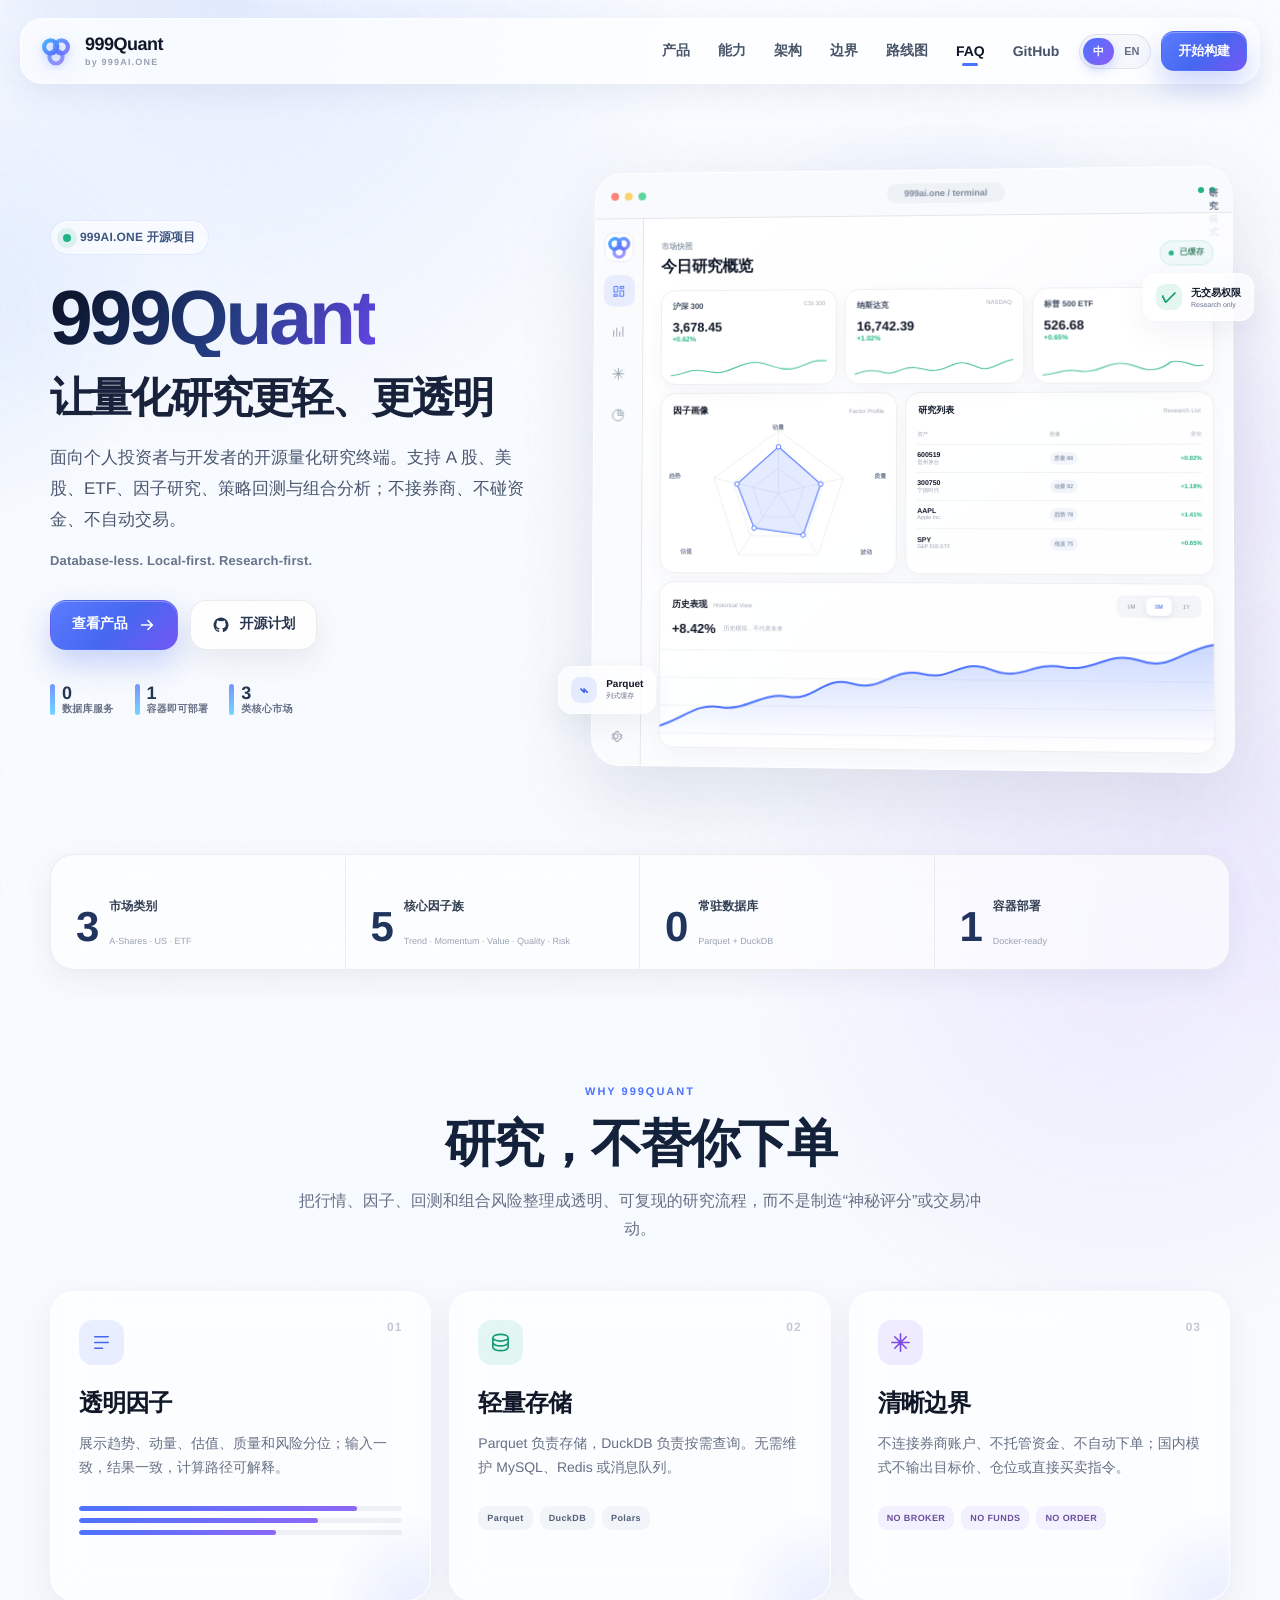
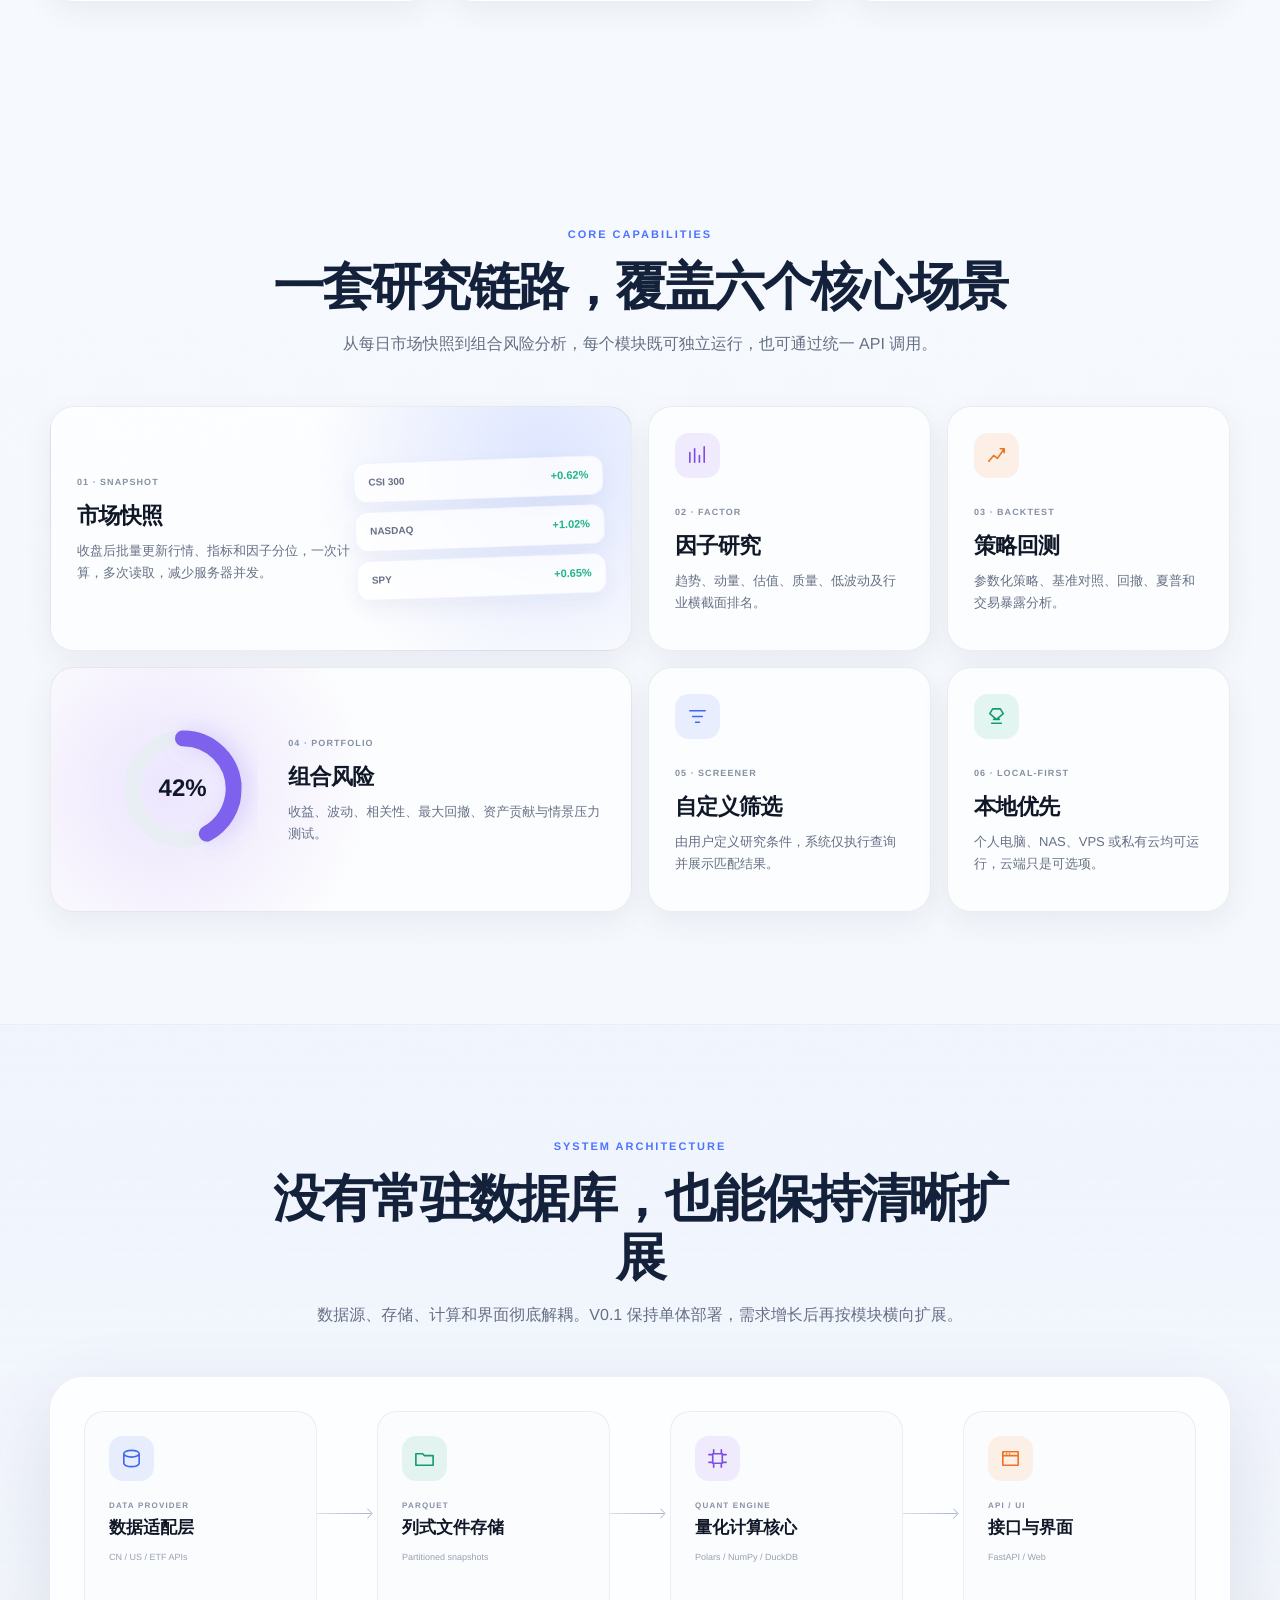
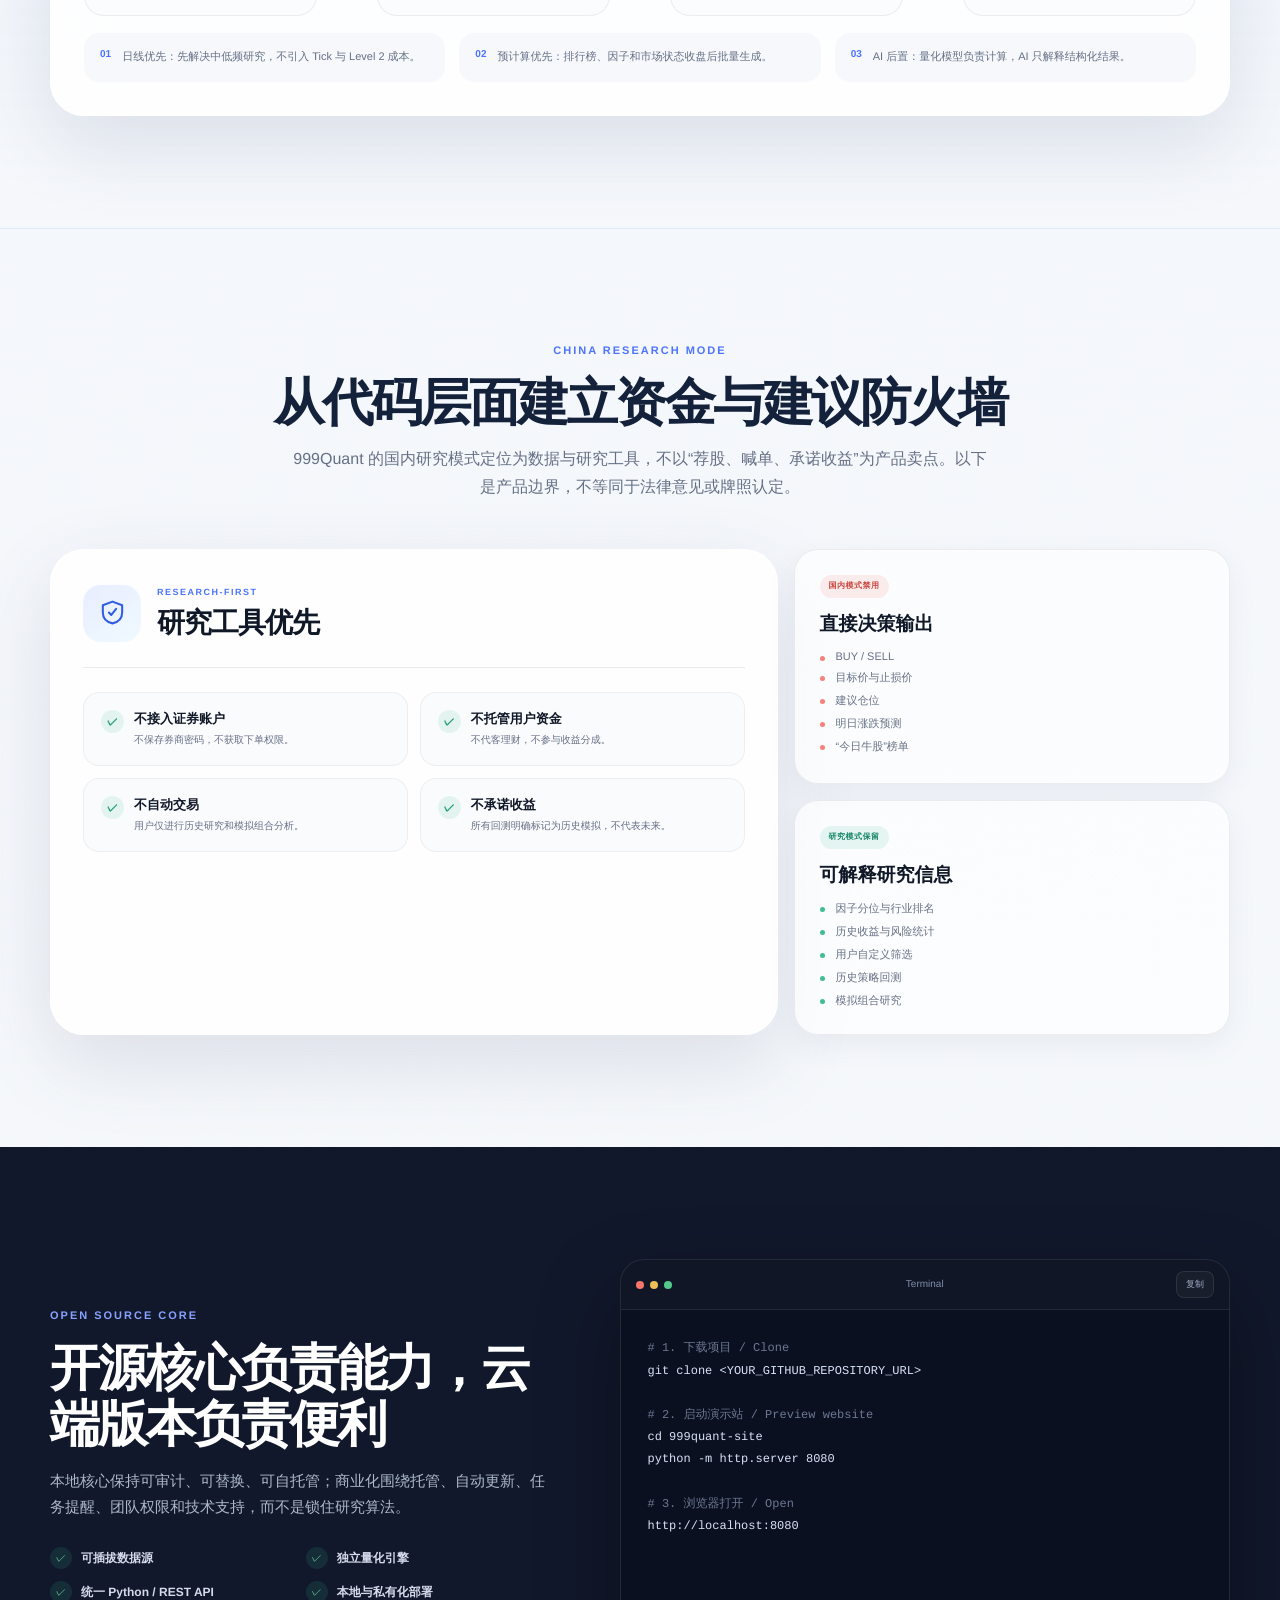
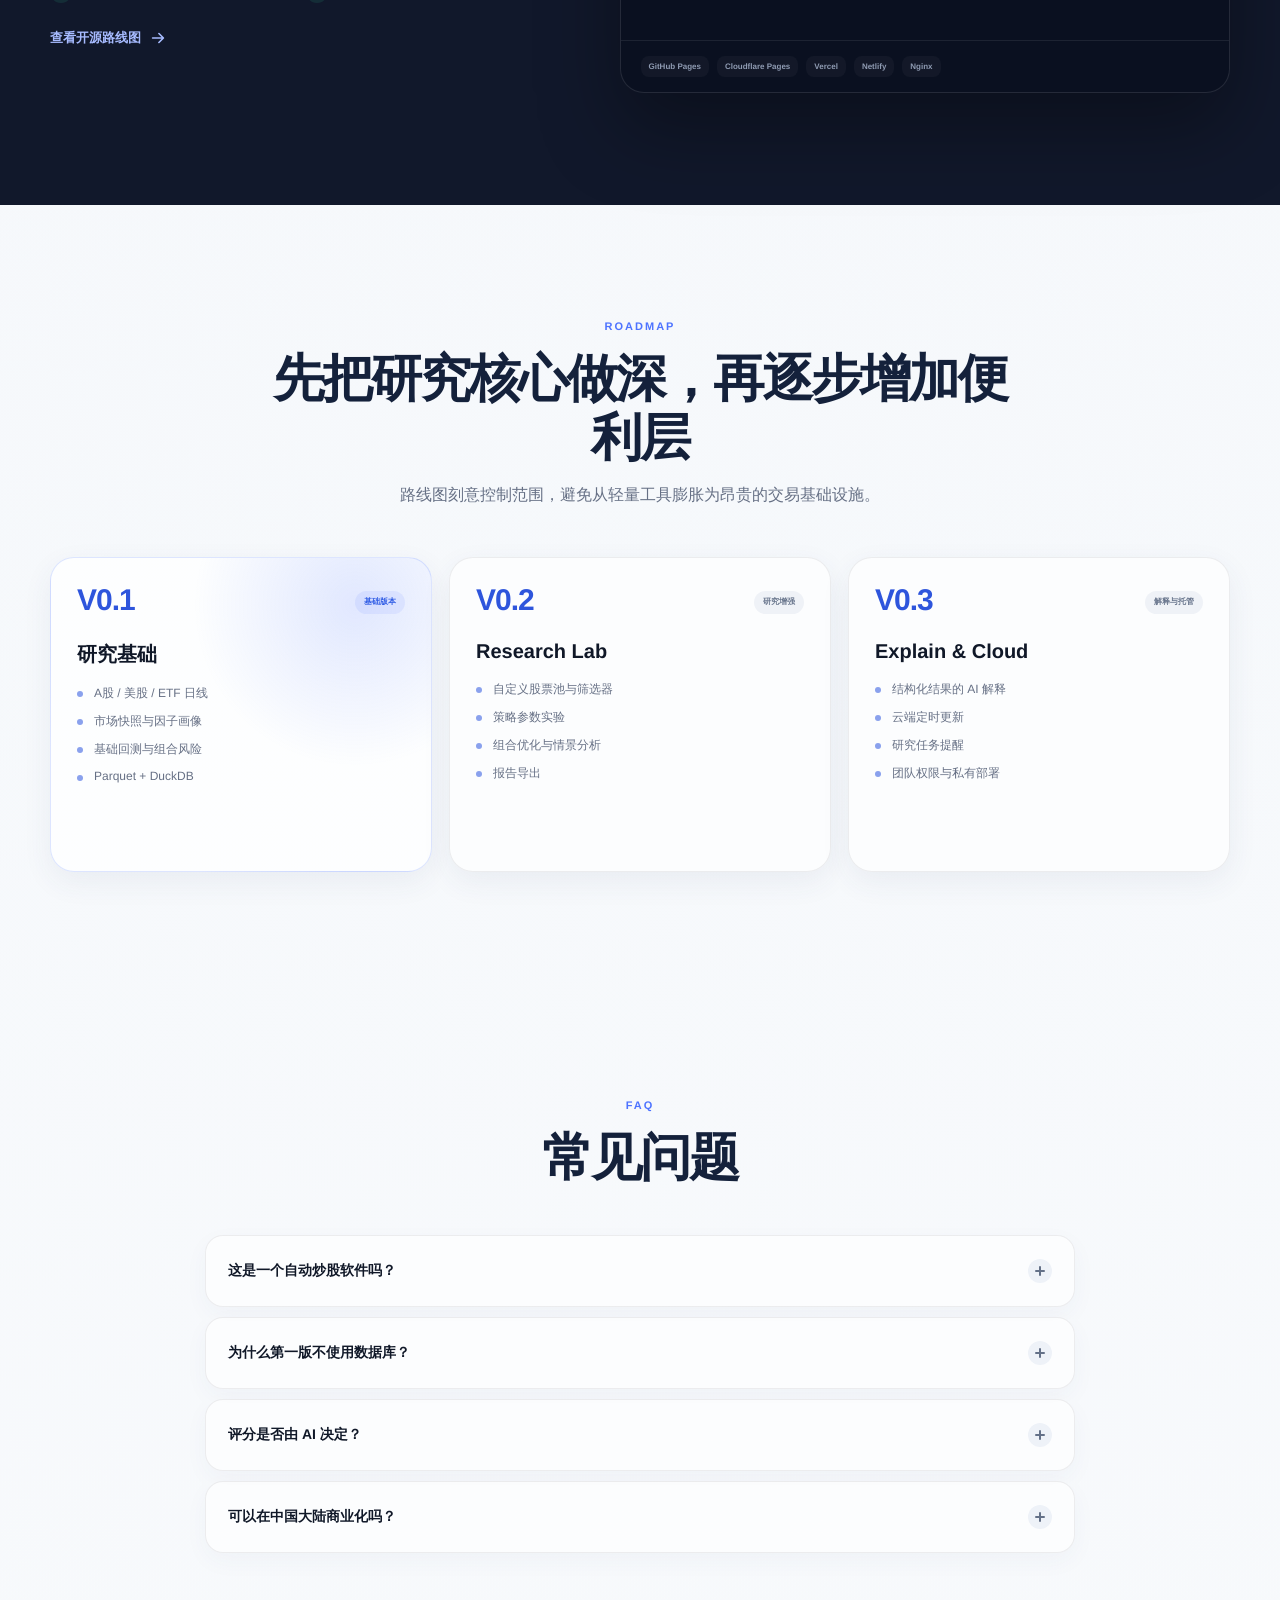
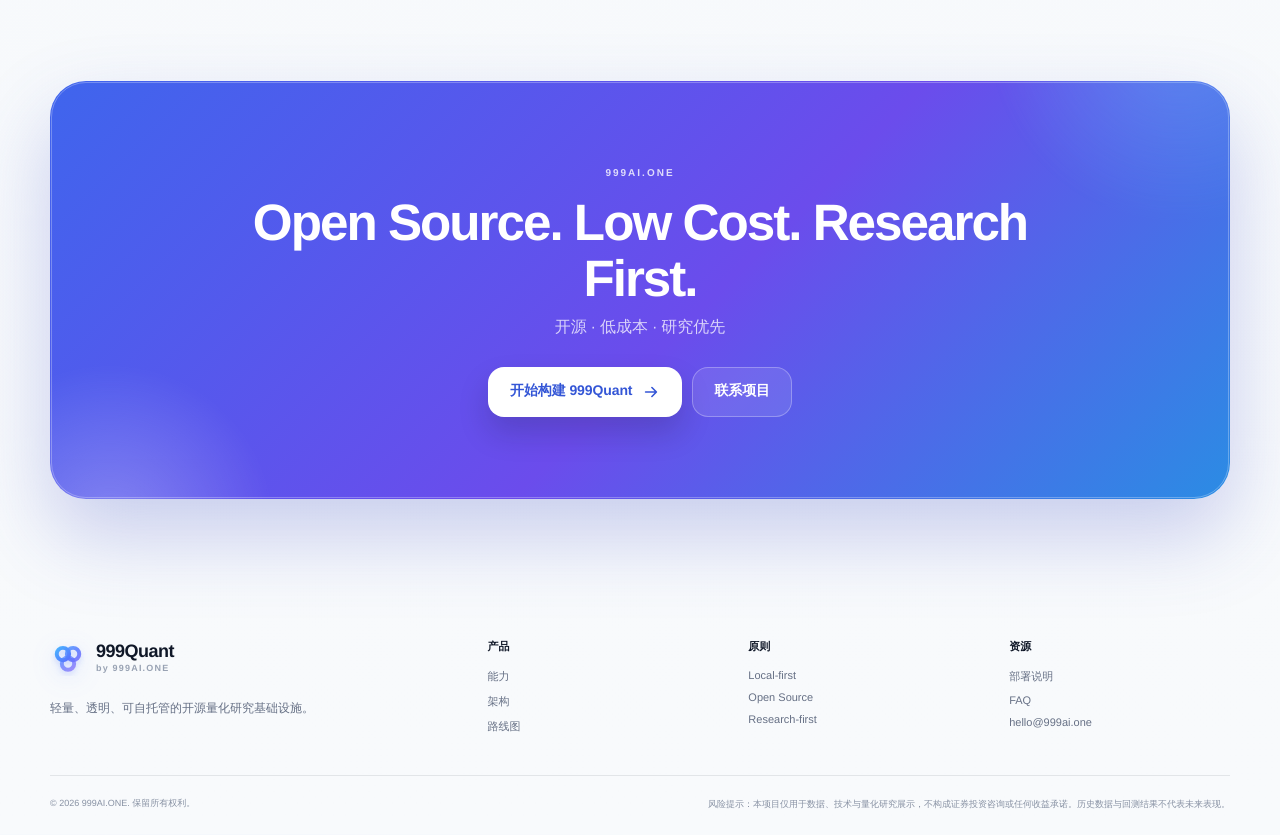
==== index.html @ 56d91129 "Add files via upload" ====
<!doctype html>
<html lang="zh-CN">
<head>
  <meta charset="utf-8" />
  <meta name="viewport" content="width=device-width, initial-scale=1" />
  <meta name="theme-color" content="#f5f7fb" />
  <meta name="description" content="999Quant 是 999AI.ONE 旗下的开源轻量量化研究终端，支持 A 股、美股、ETF、因子研究、策略回测与组合分析。" />
  <meta name="keywords" content="999Quant, 999AI, 量化研究, 开源量化, A股, 美股, ETF, 回测, 因子研究" />
  <meta name="author" content="999AI.ONE" />
  <meta property="og:type" content="website" />
  <meta property="og:site_name" content="999Quant" />
  <meta property="og:title" content="999Quant — 开源轻量量化研究终端" />
  <meta property="og:description" content="Database-less. Local-first. Research-first." />
  <meta property="og:url" content="https://999ai.one/" />
  <meta property="og:image" content="https://999ai.one/assets/og-cover.png" />
  <meta name="twitter:card" content="summary_large_image" />
  <link rel="canonical" href="https://999ai.one/" />
  <link rel="icon" href="assets/favicon.svg" type="image/svg+xml" />
  <link rel="apple-touch-icon" href="assets/apple-touch-icon.png" />
  <link rel="manifest" href="manifest.webmanifest" />
  <link rel="stylesheet" href="styles.css" />
  <title>999Quant | 开源轻量量化研究终端</title>
</head>
<body>
  <a class="skip-link" href="#main">跳到主要内容 / Skip to content</a>

  <div class="page-noise" aria-hidden="true"></div>
  <div class="ambient ambient-one" aria-hidden="true"></div>
  <div class="ambient ambient-two" aria-hidden="true"></div>

  <header class="site-header" id="top">
    <div class="nav-shell glass">
      <a class="brand" href="#top" aria-label="999Quant 首页">
        <img src="assets/logo.svg" alt="" width="38" height="38" />
        <span class="brand-copy">
          <strong>999Quant</strong>
          <small>by 999AI.ONE</small>
        </span>
      </a>

      <button class="nav-toggle" aria-label="打开导航" aria-expanded="false" aria-controls="site-nav">
        <span></span><span></span><span></span>
      </button>

      <nav class="main-nav" id="site-nav" aria-label="主导航">
        <a href="#product" data-i18n="nav.product">产品</a>
        <a href="#capabilities" data-i18n="nav.capabilities">能力</a>
        <a href="#architecture" data-i18n="nav.architecture">架构</a>
        <a href="#boundaries" data-i18n="nav.boundaries">边界</a>
        <a href="#roadmap" data-i18n="nav.roadmap">路线图</a>
        <a href="#faq">FAQ</a>
        <a id="githubLink" href="#open-source">GitHub</a>
      </nav>

      <div class="nav-actions">
        <button class="language-switch" id="languageSwitch" type="button" aria-label="切换语言">
          <span class="language-option is-active" data-lang-option="zh">中</span>
          <span class="language-option" data-lang-option="en">EN</span>
        </button>
        <a class="button button-small button-primary" href="#deploy" data-i18n="nav.start">开始构建</a>
      </div>
    </div>
  </header>

  <main id="main">
    <section class="hero section-shell" aria-labelledby="hero-title">
      <div class="hero-copy reveal">
        <div class="eyebrow"><span class="pulse-dot"></span><span data-i18n="hero.eyebrow">999AI.ONE 开源项目</span></div>
        <h1 id="hero-title">
          <span class="hero-name">999Quant</span>
          <span class="hero-title-line" data-i18n="hero.title">让量化研究更轻、更透明</span>
        </h1>
        <p class="hero-subtitle" data-i18n="hero.subtitle">
          面向个人投资者与开发者的开源量化研究终端。支持 A 股、美股、ETF、因子研究、策略回测与组合分析；不接券商、不碰资金、不自动交易。
        </p>
        <p class="hero-english">Database-less. Local-first. Research-first.</p>

        <div class="hero-actions">
          <a class="button button-primary" href="#product">
            <span data-i18n="hero.demo">查看产品</span>
            <svg viewBox="0 0 20 20" aria-hidden="true"><path d="M4 10h11M11 5l5 5-5 5" /></svg>
          </a>
          <a class="button button-secondary" href="#open-source">
            <svg viewBox="0 0 24 24" aria-hidden="true"><path d="M12 2a10 10 0 0 0-3.16 19.49c.5.09.68-.22.68-.48v-1.88c-2.78.6-3.37-1.18-3.37-1.18-.45-1.16-1.11-1.47-1.11-1.47-.91-.62.07-.61.07-.61 1 .07 1.53 1.03 1.53 1.03.9 1.53 2.35 1.09 2.92.83.09-.65.35-1.09.64-1.34-2.22-.25-4.56-1.11-4.56-4.94 0-1.09.39-1.98 1.03-2.68-.1-.25-.45-1.27.1-2.64 0 0 .84-.27 2.75 1.02A9.55 9.55 0 0 1 12 6.82a9.54 9.54 0 0 1 2.5.34c1.91-1.3 2.75-1.02 2.75-1.02.55 1.37.2 2.39.1 2.64.64.7 1.03 1.59 1.03 2.68 0 3.84-2.34 4.68-4.57 4.93.36.31.68.92.68 1.86v2.76c0 .27.18.58.69.48A10 10 0 0 0 12 2Z" /></svg>
            <span data-i18n="hero.opensource">开源计划</span>
          </a>
        </div>

        <div class="hero-trust" aria-label="产品原则">
          <span><i></i><b>0</b><em data-i18n="hero.trustDb">数据库服务</em></span>
          <span><i></i><b>1</b><em data-i18n="hero.trustContainer">容器即可部署</em></span>
          <span><i></i><b>3</b><em data-i18n="hero.trustMarkets">类核心市场</em></span>
        </div>
      </div>

      <div class="hero-visual reveal" aria-label="999Quant 产品界面演示">
        <div class="visual-halo" aria-hidden="true"></div>
        <div class="device-window glass-strong">
          <div class="window-bar">
            <div class="window-dots"><span></span><span></span><span></span></div>
            <div class="window-domain">999ai.one / terminal</div>
            <div class="window-status"><span></span><span data-i18n="dashboard.research">研究模式</span></div>
          </div>
          <div class="terminal-layout">
            <aside class="terminal-sidebar" aria-label="演示侧栏">
              <div class="mini-brand"><img src="assets/favicon.svg" alt="" /></div>
              <button class="side-item is-active" aria-label="总览"><svg viewBox="0 0 24 24"><path d="M4 13h6V4H4v9Zm10 7h6V11h-6v9ZM4 20h6v-3H4v3Zm10-13h6V4h-6v3Z" /></svg></button>
              <button class="side-item" aria-label="市场"><svg viewBox="0 0 24 24"><path d="M4 18V9m5 9V5m5 13v-7m5 7V3" /></svg></button>
              <button class="side-item" aria-label="因子"><svg viewBox="0 0 24 24"><path d="M12 3v18M3 12h18M5.6 5.6l12.8 12.8m0-12.8L5.6 18.4" /></svg></button>
              <button class="side-item" aria-label="组合"><svg viewBox="0 0 24 24"><path d="M12 3a9 9 0 1 0 9 9h-9V3Zm3 0v6h6A9 9 0 0 0 15 3Z" /></svg></button>
              <button class="side-item side-bottom" aria-label="设置"><svg viewBox="0 0 24 24"><path d="M12 15.5A3.5 3.5 0 1 0 12 8a3.5 3.5 0 0 0 0 7.5Zm8-3.5 2-1-2-3-2.2.6a8 8 0 0 0-1.3-.8L16 4h-4l-.5 2.8a8 8 0 0 0-1.3.8L8 7 6 10l2 1a8 8 0 0 0 0 2l-2 1 2 3 2.2-.6a8 8 0 0 0 1.3.8L12 20h4l.5-2.8a8 8 0 0 0 1.3-.8L20 17l2-3-2-1a8 8 0 0 0 0-2Z" /></svg></button>
            </aside>

            <div class="terminal-main">
              <div class="terminal-heading">
                <div>
                  <small data-i18n="dashboard.overview">市场快照</small>
                  <h2 data-i18n="dashboard.today">今日研究概览</h2>
                </div>
                <div class="sync-chip"><span></span><b data-i18n="dashboard.cached">已缓存</b></div>
              </div>

              <div class="market-grid">
                <article class="market-card">
                  <div><span>沪深 300</span><small>CSI 300</small></div>
                  <strong>3,678.45</strong>
                  <em class="positive">+0.62%</em>
                  <svg class="sparkline" viewBox="0 0 120 32" preserveAspectRatio="none"><path d="M1 26C12 25 14 16 25 19s13 5 22-2 16-12 24-8 15 11 24 7 13-13 24-10" /></svg>
                </article>
                <article class="market-card">
                  <div><span>纳斯达克</span><small>NASDAQ</small></div>
                  <strong>16,742.39</strong>
                  <em class="positive">+1.02%</em>
                  <svg class="sparkline" viewBox="0 0 120 32" preserveAspectRatio="none"><path d="M1 25c11-8 16-5 23-2s13-9 22-7 10 6 18 3 12-12 20-9 10 10 17 7 8-8 18-12" /></svg>
                </article>
                <article class="market-card">
                  <div><span>标普 500 ETF</span><small>SPY</small></div>
                  <strong>526.68</strong>
                  <em class="positive">+0.65%</em>
                  <svg class="sparkline" viewBox="0 0 120 32" preserveAspectRatio="none"><path d="M1 27c10-1 15-8 23-6s13 2 21-4 14-8 22-3 12 9 20 4 6-11 15-9 8 8 17 5" /></svg>
                </article>
              </div>

              <div class="dashboard-grid">
                <article class="panel factor-panel">
                  <div class="panel-title"><span data-i18n="dashboard.factor">因子画像</span><small>Factor Profile</small></div>
                  <div class="radar-wrap" aria-label="因子雷达图">
                    <svg class="radar" viewBox="0 0 220 190" role="img">
                      <g class="radar-grid">
                        <path d="M110 14 196 76 163 177 57 177 24 76Z" />
                        <path d="M110 39 170 82 147 152 73 152 50 82Z" />
                        <path d="M110 64 144 88 131 127 89 127 76 88Z" />
                        <path d="M110 14v82M196 76 110 96M163 177 110 96M57 177 110 96M24 76 110 96" />
                      </g>
                      <path class="radar-shape" d="M110 35 166 84 143 151 78 142 55 84Z" />
                      <circle cx="110" cy="35" r="3"/><circle cx="166" cy="84" r="3"/><circle cx="143" cy="151" r="3"/><circle cx="78" cy="142" r="3"/><circle cx="55" cy="84" r="3"/>
                    </svg>
                    <span class="radar-label label-top" data-i18n="factor.momentum">动量</span>
                    <span class="radar-label label-right" data-i18n="factor.quality">质量</span>
                    <span class="radar-label label-bottom-right" data-i18n="factor.volatility">波动</span>
                    <span class="radar-label label-bottom-left" data-i18n="factor.value">估值</span>
                    <span class="radar-label label-left" data-i18n="factor.trend">趋势</span>
                  </div>
                </article>

                <article class="panel watch-panel">
                  <div class="panel-title"><span data-i18n="dashboard.watchlist">研究列表</span><small>Research List</small></div>
                  <div class="watch-table">
                    <div class="watch-row watch-head"><span data-i18n="dashboard.asset">资产</span><span data-i18n="dashboard.profile">画像</span><span data-i18n="dashboard.change">变动</span></div>
                    <div class="watch-row"><span><b>600519</b><small>贵州茅台</small></span><span class="profile-chip">质量 89</span><em class="positive">+0.92%</em></div>
                    <div class="watch-row"><span><b>300750</b><small>宁德时代</small></span><span class="profile-chip">动量 82</span><em class="positive">+1.18%</em></div>
                    <div class="watch-row"><span><b>AAPL</b><small>Apple Inc.</small></span><span class="profile-chip">趋势 78</span><em class="positive">+1.41%</em></div>
                    <div class="watch-row"><span><b>SPY</b><small>S&amp;P 500 ETF</small></span><span class="profile-chip">低波 75</span><em class="positive">+0.65%</em></div>
                  </div>
                </article>

                <article class="panel chart-panel">
                  <div class="panel-title chart-title">
                    <div><span data-i18n="dashboard.history">历史表现</span><small>Historical View</small></div>
                    <div class="period-switch" aria-label="时间区间">
                      <button data-period="1M">1M</button><button data-period="3M" class="is-active">3M</button><button data-period="1Y">1Y</button>
                    </div>
                  </div>
                  <div class="chart-metrics"><strong>+8.42%</strong><span data-i18n="dashboard.simulation">历史模拟，不代表未来</span></div>
                  <svg class="line-chart" viewBox="0 0 620 132" preserveAspectRatio="none" role="img" aria-label="历史表现折线图">
                    <defs>
                      <linearGradient id="chartFill" x1="0" y1="0" x2="0" y2="1"><stop offset="0" stop-color="#4d7cff" stop-opacity=".28"/><stop offset="1" stop-color="#4d7cff" stop-opacity="0"/></linearGradient>
                    </defs>
                    <g class="chart-grid-lines"><path d="M0 20h620M0 55h620M0 90h620M0 125h620" /></g>
                    <path class="chart-area" d="M0 116 C32 104 41 87 70 92 S116 72 146 78 S187 50 219 61 S264 39 298 48 S339 27 374 42 S419 31 454 38 S505 16 538 29 S582 17 620 9 L620 132 L0 132 Z" />
                    <path class="chart-line" d="M0 116 C32 104 41 87 70 92 S116 72 146 78 S187 50 219 61 S264 39 298 48 S339 27 374 42 S419 31 454 38 S505 16 538 29 S582 17 620 9" />
                  </svg>
                </article>
              </div>
            </div>
          </div>
        </div>
        <div class="floating-note note-one glass"><span class="note-icon">⌁</span><div><b>Parquet</b><small data-i18n="dashboard.storage">列式缓存</small></div></div>
        <div class="floating-note note-two glass"><span class="note-icon">✓</span><div><b data-i18n="dashboard.noTrade">无交易权限</b><small>Research only</small></div></div>
      </div>
    </section>

    <section class="metric-strip section-shell reveal" aria-label="项目数据">
      <div><strong data-count="3">0</strong><span data-i18n="metrics.markets">市场类别</span><small>A-Shares · US · ETF</small></div>
      <div><strong data-count="5">0</strong><span data-i18n="metrics.factors">核心因子族</span><small>Trend · Momentum · Value · Quality · Risk</small></div>
      <div><strong data-count="0">0</strong><span data-i18n="metrics.database">常驻数据库</span><small>Parquet + DuckDB</small></div>
      <div><strong data-count="1">0</strong><span data-i18n="metrics.container">容器部署</span><small>Docker-ready</small></div>
    </section>

    <section class="section section-shell" id="product">
      <div class="section-heading reveal">
        <span class="section-kicker">WHY 999QUANT</span>
        <h2 data-i18n="product.title">研究，不替你下单</h2>
        <p data-i18n="product.subtitle">把行情、因子、回测和组合风险整理成透明、可复现的研究流程，而不是制造“神秘评分”或交易冲动。</p>
      </div>

      <div class="principle-grid">
        <article class="principle-card glass reveal">
          <div class="card-icon icon-blue"><svg viewBox="0 0 24 24"><path d="M5 6h14M5 12h14M5 18h8" /></svg></div>
          <span class="card-index">01</span>
          <h3 data-i18n="product.transparentTitle">透明因子</h3>
          <p data-i18n="product.transparentText">展示趋势、动量、估值、质量和风险分位；输入一致，结果一致，计算路径可解释。</p>
          <div class="factor-bars" aria-hidden="true">
            <span><i style="--w:86%"></i></span><span><i style="--w:74%"></i></span><span><i style="--w:61%"></i></span>
          </div>
        </article>
        <article class="principle-card glass reveal">
          <div class="card-icon icon-green"><svg viewBox="0 0 24 24"><path d="M4 7c0-2 3.6-3.5 8-3.5S20 5 20 7s-3.6 3.5-8 3.5S4 9 4 7Zm0 0v5c0 2 3.6 3.5 8 3.5s8-1.5 8-3.5V7M4 12v5c0 2 3.6 3.5 8 3.5s8-1.5 8-3.5v-5" /></svg></div>
          <span class="card-index">02</span>
          <h3 data-i18n="product.lightTitle">轻量存储</h3>
          <p data-i18n="product.lightText">Parquet 负责存储，DuckDB 负责按需查询。无需维护 MySQL、Redis 或消息队列。</p>
          <div class="storage-stack" aria-hidden="true"><span>Parquet</span><span>DuckDB</span><span>Polars</span></div>
        </article>
        <article class="principle-card glass reveal">
          <div class="card-icon icon-purple"><svg viewBox="0 0 24 24"><path d="M12 3v18M3 12h18M6 6l12 12M18 6 6 18" /></svg></div>
          <span class="card-index">03</span>
          <h3 data-i18n="product.boundaryTitle">清晰边界</h3>
          <p data-i18n="product.boundaryText">不连接券商账户、不托管资金、不自动下单；国内模式不输出目标价、仓位或直接买卖指令。</p>
          <div class="boundary-tags" aria-hidden="true"><span>NO BROKER</span><span>NO FUNDS</span><span>NO ORDER</span></div>
        </article>
      </div>
    </section>

    <section class="section section-shell" id="capabilities">
      <div class="section-heading reveal">
        <span class="section-kicker">CORE CAPABILITIES</span>
        <h2 data-i18n="cap.title">一套研究链路，覆盖六个核心场景</h2>
        <p data-i18n="cap.subtitle">从每日市场快照到组合风险分析，每个模块既可独立运行，也可通过统一 API 调用。</p>
      </div>

      <div class="bento-grid">
        <article class="bento-card bento-large market-snapshot reveal">
          <div class="bento-copy">
            <span class="bento-label">01 · SNAPSHOT</span>
            <h3 data-i18n="cap.snapshotTitle">市场快照</h3>
            <p data-i18n="cap.snapshotText">收盘后批量更新行情、指标和因子分位，一次计算，多次读取，减少服务器并发。</p>
          </div>
          <div class="mini-snapshot" aria-hidden="true">
            <div><span>CSI 300</span><b>+0.62%</b></div><div><span>NASDAQ</span><b>+1.02%</b></div><div><span>SPY</span><b>+0.65%</b></div>
          </div>
        </article>

        <article class="bento-card factor-lab reveal">
          <div class="bento-icon icon-purple"><svg viewBox="0 0 24 24"><path d="M4 19V9m5 10V5m5 14v-7m5 7V3" /></svg></div>
          <span class="bento-label">02 · FACTOR</span>
          <h3 data-i18n="cap.factorTitle">因子研究</h3>
          <p data-i18n="cap.factorText">趋势、动量、估值、质量、低波动及行业横截面排名。</p>
        </article>

        <article class="bento-card backtest-lab reveal">
          <div class="bento-icon icon-orange"><svg viewBox="0 0 24 24"><path d="M4 18 9 12l4 3 7-10M16 5h4v4" /></svg></div>
          <span class="bento-label">03 · BACKTEST</span>
          <h3 data-i18n="cap.backtestTitle">策略回测</h3>
          <p data-i18n="cap.backtestText">参数化策略、基准对照、回撤、夏普和交易暴露分析。</p>
        </article>

        <article class="bento-card portfolio-lab reveal">
          <div class="portfolio-visual" aria-hidden="true">
            <svg viewBox="0 0 160 160"><circle cx="80" cy="80" r="54"/><circle class="portfolio-segment" cx="80" cy="80" r="54" /></svg>
            <span>42%</span>
          </div>
          <div class="bento-copy">
            <span class="bento-label">04 · PORTFOLIO</span>
            <h3 data-i18n="cap.portfolioTitle">组合风险</h3>
            <p data-i18n="cap.portfolioText">收益、波动、相关性、最大回撤、资产贡献与情景压力测试。</p>
          </div>
        </article>

        <article class="bento-card screener-lab reveal">
          <div class="bento-icon icon-blue"><svg viewBox="0 0 24 24"><path d="M4 6h16M7 12h10M10 18h4" /></svg></div>
          <span class="bento-label">05 · SCREENER</span>
          <h3 data-i18n="cap.screenerTitle">自定义筛选</h3>
          <p data-i18n="cap.screenerText">由用户定义研究条件，系统仅执行查询并展示匹配结果。</p>
        </article>

        <article class="bento-card selfhost-lab reveal">
          <div class="bento-icon icon-green"><svg viewBox="0 0 24 24"><path d="M7 19h10M9 15h6M8 4h8l3 5-7 6-7-6 3-5Z" /></svg></div>
          <span class="bento-label">06 · LOCAL-FIRST</span>
          <h3 data-i18n="cap.selfhostTitle">本地优先</h3>
          <p data-i18n="cap.selfhostText">个人电脑、NAS、VPS 或私有云均可运行，云端只是可选项。</p>
        </article>
      </div>
    </section>

    <section class="section architecture-section" id="architecture">
      <div class="section-shell">
        <div class="section-heading reveal">
          <span class="section-kicker">SYSTEM ARCHITECTURE</span>
          <h2 data-i18n="arch.title">没有常驻数据库，也能保持清晰扩展</h2>
          <p data-i18n="arch.subtitle">数据源、存储、计算和界面彻底解耦。V0.1 保持单体部署，需求增长后再按模块横向扩展。</p>
        </div>

        <div class="architecture-board glass-strong reveal">
          <div class="architecture-flow">
            <article class="arch-node">
              <div class="arch-icon icon-blue"><svg viewBox="0 0 24 24"><path d="M4 7c0-2 3.6-3.5 8-3.5S20 5 20 7s-3.6 3.5-8 3.5S4 9 4 7Zm0 0v10c0 2 3.6 3.5 8 3.5s8-1.5 8-3.5V7" /></svg></div>
              <span>DATA PROVIDER</span><h3 data-i18n="arch.provider">数据适配层</h3><small>CN / US / ETF APIs</small>
            </article>
            <div class="arch-arrow"><span></span><svg viewBox="0 0 24 24"><path d="m9 5 7 7-7 7" /></svg></div>
            <article class="arch-node">
              <div class="arch-icon icon-green"><svg viewBox="0 0 24 24"><path d="M3 7h7l2 2h9v10H3V7Z" /></svg></div>
              <span>PARQUET</span><h3 data-i18n="arch.storage">列式文件存储</h3><small>Partitioned snapshots</small>
            </article>
            <div class="arch-arrow"><span></span><svg viewBox="0 0 24 24"><path d="m9 5 7 7-7 7" /></svg></div>
            <article class="arch-node">
              <div class="arch-icon icon-purple"><svg viewBox="0 0 24 24"><path d="M8 3v3m8-3v3M8 18v3m8-3v3M3 8h3m-3 8h3m12-8h3m-3 8h3M7 7h10v10H7V7Z" /></svg></div>
              <span>QUANT ENGINE</span><h3 data-i18n="arch.engine">量化计算核心</h3><small>Polars / NumPy / DuckDB</small>
            </article>
            <div class="arch-arrow"><span></span><svg viewBox="0 0 24 24"><path d="m9 5 7 7-7 7" /></svg></div>
            <article class="arch-node">
              <div class="arch-icon icon-orange"><svg viewBox="0 0 24 24"><path d="M4 5h16v14H4V5Zm0 4h16M8 7h.01M11 7h.01" /></svg></div>
              <span>API / UI</span><h3 data-i18n="arch.interface">接口与界面</h3><small>FastAPI / Web</small>
            </article>
          </div>

          <div class="architecture-notes">
            <div><span>01</span><p data-i18n="arch.note1">日线优先：先解决中低频研究，不引入 Tick 与 Level 2 成本。</p></div>
            <div><span>02</span><p data-i18n="arch.note2">预计算优先：排行榜、因子和市场状态收盘后批量生成。</p></div>
            <div><span>03</span><p data-i18n="arch.note3">AI 后置：量化模型负责计算，AI 只解释结构化结果。</p></div>
          </div>
        </div>
      </div>
    </section>

    <section class="section section-shell" id="boundaries">
      <div class="section-heading reveal">
        <span class="section-kicker">CHINA RESEARCH MODE</span>
        <h2 data-i18n="boundary.title">从代码层面建立资金与建议防火墙</h2>
        <p data-i18n="boundary.subtitle">999Quant 的国内研究模式定位为数据与研究工具，不以“荐股、喊单、承诺收益”为产品卖点。以下是产品边界，不等同于法律意见或牌照认定。</p>
      </div>

      <div class="boundary-layout">
        <article class="boundary-main glass-strong reveal">
          <div class="boundary-heading">
            <div class="shield-orbit"><svg viewBox="0 0 24 24"><path d="M12 3 20 6v6c0 5-3.4 8-8 9-4.6-1-8-4-8-9V6l8-3Zm-3 9 2 2 4-5" /></svg></div>
            <div><small>RESEARCH-FIRST</small><h3 data-i18n="boundary.mainTitle">研究工具优先</h3></div>
          </div>
          <div class="boundary-list">
            <div><span class="status-check">✓</span><p><b data-i18n="boundary.noBrokerTitle">不接入证券账户</b><small data-i18n="boundary.noBrokerText">不保存券商密码，不获取下单权限。</small></p></div>
            <div><span class="status-check">✓</span><p><b data-i18n="boundary.noFundsTitle">不托管用户资金</b><small data-i18n="boundary.noFundsText">不代客理财，不参与收益分成。</small></p></div>
            <div><span class="status-check">✓</span><p><b data-i18n="boundary.noOrderTitle">不自动交易</b><small data-i18n="boundary.noOrderText">用户仅进行历史研究和模拟组合分析。</small></p></div>
            <div><span class="status-check">✓</span><p><b data-i18n="boundary.noPromiseTitle">不承诺收益</b><small data-i18n="boundary.noPromiseText">所有回测明确标记为历史模拟，不代表未来。</small></p></div>
          </div>
        </article>

        <article class="boundary-side prohibited-card reveal">
          <span class="boundary-badge bad" data-i18n="boundary.blocked">国内模式禁用</span>
          <h3 data-i18n="boundary.blockedTitle">直接决策输出</h3>
          <ul>
            <li>BUY / SELL</li><li data-i18n="boundary.targetPrice">目标价与止损价</li><li data-i18n="boundary.position">建议仓位</li><li data-i18n="boundary.tomorrow">明日涨跌预测</li><li data-i18n="boundary.stockPicks">“今日牛股”榜单</li>
          </ul>
        </article>

        <article class="boundary-side allowed-card reveal">
          <span class="boundary-badge good" data-i18n="boundary.allowed">研究模式保留</span>
          <h3 data-i18n="boundary.allowedTitle">可解释研究信息</h3>
          <ul>
            <li data-i18n="boundary.factorPercentile">因子分位与行业排名</li><li data-i18n="boundary.historyStats">历史收益与风险统计</li><li data-i18n="boundary.userScreener">用户自定义筛选</li><li data-i18n="boundary.backtest">历史策略回测</li><li data-i18n="boundary.portfolioResearch">模拟组合研究</li>
          </ul>
        </article>
      </div>
    </section>

    <section class="section open-source-section" id="open-source">
      <div class="section-shell open-source-grid">
        <div class="open-source-copy reveal">
          <span class="section-kicker">OPEN SOURCE CORE</span>
          <h2 data-i18n="oss.title">开源核心负责能力，云端版本负责便利</h2>
          <p data-i18n="oss.subtitle">本地核心保持可审计、可替换、可自托管；商业化围绕托管、自动更新、任务提醒、团队权限和技术支持，而不是锁住研究算法。</p>
          <div class="oss-checks">
            <span><i>✓</i><b data-i18n="oss.providers">可插拔数据源</b></span>
            <span><i>✓</i><b data-i18n="oss.engine">独立量化引擎</b></span>
            <span><i>✓</i><b data-i18n="oss.api">统一 Python / REST API</b></span>
            <span><i>✓</i><b data-i18n="oss.selfhost">本地与私有化部署</b></span>
          </div>
          <a class="text-link" href="#roadmap"><span data-i18n="oss.roadmap">查看开源路线图</span><svg viewBox="0 0 20 20"><path d="M4 10h11M11 5l5 5-5 5" /></svg></a>
        </div>

        <div class="code-window reveal" id="deploy">
          <div class="code-window-bar"><div><span></span><span></span><span></span></div><small>Terminal</small><button class="copy-button" type="button" data-copy-target="deployCommand" data-i18n="deploy.copy">复制</button></div>
          <pre id="deployCommand"><code><span class="code-comment"># 1. 下载项目 / Clone</span>
git clone &lt;YOUR_GITHUB_REPOSITORY_URL&gt;

<span class="code-comment"># 2. 启动演示站 / Preview website</span>
cd 999quant-site
python -m http.server 8080

<span class="code-comment"># 3. 浏览器打开 / Open</span>
http://localhost:8080</code></pre>
          <div class="deploy-platforms"><span>GitHub Pages</span><span>Cloudflare Pages</span><span>Vercel</span><span>Netlify</span><span>Nginx</span></div>
        </div>
      </div>
    </section>

    <section class="section section-shell" id="roadmap">
      <div class="section-heading reveal">
        <span class="section-kicker">ROADMAP</span>
        <h2 data-i18n="roadmap.title">先把研究核心做深，再逐步增加便利层</h2>
        <p data-i18n="roadmap.subtitle">路线图刻意控制范围，避免从轻量工具膨胀为昂贵的交易基础设施。</p>
      </div>

      <div class="roadmap-grid">
        <article class="roadmap-card current reveal">
          <span class="roadmap-version">V0.1</span><span class="roadmap-status" data-i18n="roadmap.foundation">基础版本</span>
          <h3 data-i18n="roadmap.v01Title">Research Foundation</h3>
          <ul><li data-i18n="roadmap.v01a">A股 / 美股 / ETF 日线</li><li data-i18n="roadmap.v01b">市场快照与因子画像</li><li data-i18n="roadmap.v01c">基础回测与组合风险</li><li data-i18n="roadmap.v01d">Parquet + DuckDB</li></ul>
        </article>
        <article class="roadmap-card reveal">
          <span class="roadmap-version">V0.2</span><span class="roadmap-status" data-i18n="roadmap.enhance">研究增强</span>
          <h3>Research Lab</h3>
          <ul><li data-i18n="roadmap.v02a">自定义股票池与筛选器</li><li data-i18n="roadmap.v02b">策略参数实验</li><li data-i18n="roadmap.v02c">组合优化与情景分析</li><li data-i18n="roadmap.v02d">报告导出</li></ul>
        </article>
        <article class="roadmap-card reveal">
          <span class="roadmap-version">V0.3</span><span class="roadmap-status" data-i18n="roadmap.explain">解释与托管</span>
          <h3>Explain & Cloud</h3>
          <ul><li data-i18n="roadmap.v03a">结构化结果的 AI 解释</li><li data-i18n="roadmap.v03b">云端定时更新</li><li data-i18n="roadmap.v03c">研究任务提醒</li><li data-i18n="roadmap.v03d">团队权限与私有部署</li></ul>
        </article>
      </div>
    </section>

    <section class="section section-shell faq-section" id="faq">
      <div class="section-heading reveal">
        <span class="section-kicker">FAQ</span>
        <h2 data-i18n="faq.title">常见问题</h2>
      </div>
      <div class="faq-list">
        <details class="faq-item reveal"><summary><span data-i18n="faq.q1">这是一个自动炒股软件吗？</span><i></i></summary><p data-i18n="faq.a1">不是。999Quant 定位为量化研究工具，不连接证券账户、不自动下单，也不托管资金。</p></details>
        <details class="faq-item reveal"><summary><span data-i18n="faq.q2">为什么第一版不使用数据库？</span><i></i></summary><p data-i18n="faq.a2">日线量化研究更适合批处理。Parquet 文件配合 DuckDB 足以完成本地存储与快速查询，减少部署和运维成本。</p></details>
        <details class="faq-item reveal"><summary><span data-i18n="faq.q3">评分是否由 AI 决定？</span><i></i></summary><p data-i18n="faq.a3">不是。因子和风险指标由确定性公式计算；未来的 AI 模块只负责解释结构化结果，不能改写模型分数。</p></details>
        <details class="faq-item reveal"><summary><span data-i18n="faq.q4">可以在中国大陆商业化吗？</span><i></i></summary><p data-i18n="faq.a4">可按“研究工具”方向继续验证，但商业化仍需结合完整功能、收费模式、数据授权和宣传文案进行专业法律及牌照审查。本网站不构成法律意见。</p></details>
      </div>
    </section>

    <section class="cta section-shell reveal">
      <div class="cta-inner">
        <div class="cta-orb one"></div><div class="cta-orb two"></div>
        <span class="cta-kicker">999AI.ONE</span>
        <h2 data-i18n="cta.title">Open Source. Low Cost. Research First.</h2>
        <p data-i18n="cta.subtitle">开源 · 低成本 · 研究优先</p>
        <div class="cta-actions">
          <a class="button button-light" href="#deploy"><span data-i18n="cta.build">开始构建 999Quant</span><svg viewBox="0 0 20 20"><path d="M4 10h11M11 5l5 5-5 5" /></svg></a>
          <a class="button button-ghost-light" id="contactLink" href="mailto:hello@999ai.one"><span data-i18n="cta.contact">联系项目</span></a>
        </div>
      </div>
    </section>
  </main>

  <footer class="site-footer">
    <div class="section-shell footer-grid">
      <div class="footer-brand"><a class="brand" href="#top"><img src="assets/logo.svg" alt="" width="36" height="36" /><span class="brand-copy"><strong>999Quant</strong><small>by 999AI.ONE</small></span></a><p data-i18n="footer.description">轻量、透明、可自托管的开源量化研究基础设施。</p></div>
      <div class="footer-links"><h3 data-i18n="footer.product">产品</h3><a href="#capabilities" data-i18n="nav.capabilities">能力</a><a href="#architecture" data-i18n="nav.architecture">架构</a><a href="#roadmap" data-i18n="nav.roadmap">路线图</a></div>
      <div class="footer-links"><h3 data-i18n="footer.principles">原则</h3><a href="#product">Local-first</a><a href="#open-source">Open Source</a><a href="#boundaries">Research-first</a></div>
      <div class="footer-links"><h3 data-i18n="footer.resources">资源</h3><a href="#deploy" data-i18n="footer.deploy">部署说明</a><a href="#faq">FAQ</a><a href="mailto:hello@999ai.one">hello@999ai.one</a></div>
    </div>
    <div class="section-shell footer-bottom">
      <p>© <span id="currentYear"></span> 999AI.ONE. <span data-i18n="footer.rights">保留所有权利。</span></p>
      <p class="risk-note" data-i18n="footer.risk">风险提示：本项目仅用于数据、技术与量化研究展示，不构成证券投资咨询或任何收益承诺。历史数据与回测结果不代表未来表现。</p>
    </div>
  </footer>

  <div class="toast" id="toast" role="status" aria-live="polite"></div>
  <script src="site-config.js"></script>
  <script src="script.js"></script>
</body>
</html>
---- styles.css ----
:root {
  --bg: #f4f7fb;
  --bg-soft: #f8faff;
  --surface: rgba(255,255,255,.72);
  --surface-strong: rgba(255,255,255,.9);
  --text: #101828;
  --muted: #667085;
  --muted-2: #98a2b3;
  --line: rgba(16,24,40,.09);
  --blue: #4c73ff;
  --blue-dark: #3157e8;
  --cyan: #45c8ff;
  --purple: #8b5cf6;
  --green: #20b486;
  --orange: #ff8a3d;
  --red: #f04438;
  --shadow-sm: 0 10px 30px rgba(57,76,115,.07);
  --shadow: 0 28px 80px rgba(62,78,114,.14);
  --radius-sm: 14px;
  --radius: 24px;
  --radius-lg: 34px;
  --shell: min(1180px, calc(100% - 40px));
  --font: -apple-system, BlinkMacSystemFont, "SF Pro Display", "SF Pro Text", "PingFang SC", "Hiragino Sans GB", "Microsoft YaHei", "Noto Sans CJK SC", Segoe UI, sans-serif;
}

* { box-sizing: border-box; }
html { scroll-behavior: smooth; overflow-x: hidden; }
body {
  margin: 0;
  min-width: 320px;
  color: var(--text);
  background:
    radial-gradient(circle at 18% 0%, rgba(111,156,255,.14), transparent 29rem),
    radial-gradient(circle at 88% 13%, rgba(146,104,255,.11), transparent 25rem),
    linear-gradient(180deg, #f8fbff 0, #f4f7fb 44%, #f8fafc 100%);
  font-family: var(--font);
  -webkit-font-smoothing: antialiased;
  text-rendering: geometricPrecision;
  overflow-x: hidden;
}
body::before {
  content: "";
  position: fixed;
  inset: 0;
  pointer-events: none;
  background-image: linear-gradient(rgba(255,255,255,.16) 1px, transparent 1px), linear-gradient(90deg, rgba(255,255,255,.16) 1px, transparent 1px);
  background-size: 48px 48px;
  mask-image: linear-gradient(to bottom, rgba(0,0,0,.42), transparent 54%);
  z-index: -2;
}

::selection { background: rgba(76,115,255,.2); }
a { color: inherit; text-decoration: none; }
button, input { font: inherit; }
button { color: inherit; }
svg { display: block; }
img { max-width: 100%; display: block; }

.skip-link { position: fixed; left: 16px; top: -60px; z-index: 1000; background: #fff; padding: 12px 16px; border-radius: 12px; box-shadow: var(--shadow-sm); transition: top .2s; }
.skip-link:focus { top: 16px; }

.page-noise { position: fixed; inset: 0; opacity: .028; pointer-events: none; z-index: -1; background-image: url("data:image/svg+xml,%3Csvg viewBox='0 0 200 200' xmlns='http://www.w3.org/2000/svg'%3E%3Cfilter id='n'%3E%3CfeTurbulence type='fractalNoise' baseFrequency='.78' numOctaves='3' stitchTiles='stitch'/%3E%3C/filter%3E%3Crect width='100%25' height='100%25' filter='url(%23n)' opacity='.4'/%3E%3C/svg%3E"); }
.ambient { position: absolute; border-radius: 50%; filter: blur(2px); opacity: .4; pointer-events: none; z-index: -1; }
.ambient-one { width: 430px; height: 430px; top: 100px; left: -260px; background: radial-gradient(circle, rgba(56,123,255,.24), transparent 70%); }
.ambient-two { width: 520px; height: 520px; top: 560px; right: -350px; background: radial-gradient(circle, rgba(155,97,255,.18), transparent 70%); }

.section-shell { width: var(--shell); margin-inline: auto; }
.section { padding: 112px 0; }
.glass { background: rgba(255,255,255,.68); border: 1px solid rgba(255,255,255,.72); box-shadow: var(--shadow-sm); backdrop-filter: blur(24px) saturate(145%); -webkit-backdrop-filter: blur(24px) saturate(145%); }
.glass-strong { background: rgba(255,255,255,.86); border: 1px solid rgba(255,255,255,.9); box-shadow: var(--shadow); backdrop-filter: blur(32px) saturate(150%); -webkit-backdrop-filter: blur(32px) saturate(150%); }

.site-header { position: sticky; top: 0; z-index: 100; padding: 18px 0 0; }
.nav-shell { width: min(1240px, calc(100% - 28px)); min-height: 66px; margin: 0 auto; padding: 10px 12px 10px 16px; border-radius: 22px; display: flex; align-items: center; gap: 20px; transition: transform .25s ease, box-shadow .25s ease, background .25s ease; }
.site-header.is-scrolled .nav-shell { transform: translateY(-8px); background: rgba(255,255,255,.82); box-shadow: 0 18px 50px rgba(33,53,92,.14); }
.brand { display: inline-flex; align-items: center; gap: 10px; flex: 0 0 auto; }
.brand img { filter: drop-shadow(0 6px 12px rgba(76,115,255,.18)); }
.brand-copy { display: flex; flex-direction: column; line-height: 1.05; }
.brand-copy strong { font-size: 18px; letter-spacing: -.5px; }
.brand-copy small { margin-top: 4px; color: var(--muted-2); font-size: 9px; font-weight: 700; letter-spacing: 1.2px; }
.main-nav { display: flex; align-items: center; justify-content: center; gap: 28px; margin-left: auto; }
.main-nav a { position: relative; padding: 10px 0; color: #475467; font-size: 14px; font-weight: 650; transition: color .2s ease; }
.main-nav a::after { content: ""; position: absolute; left: 50%; bottom: 3px; width: 0; height: 3px; border-radius: 999px; background: var(--blue); transform: translateX(-50%); transition: width .2s ease; }
.main-nav a:hover, .main-nav a.is-active { color: var(--text); }
.main-nav a:hover::after, .main-nav a.is-active::after { width: 16px; }
.nav-actions { display: flex; align-items: center; gap: 10px; }
.language-switch { display: inline-flex; gap: 2px; padding: 3px; border: 1px solid var(--line); border-radius: 999px; background: rgba(246,248,252,.9); cursor: pointer; }
.language-option { display: grid; place-items: center; min-width: 31px; height: 27px; border-radius: 999px; color: var(--muted); font-size: 11px; font-weight: 750; transition: .2s; }
.language-option.is-active { color: #fff; background: linear-gradient(135deg, var(--blue), var(--purple)); box-shadow: 0 5px 12px rgba(76,115,255,.25); }
.nav-toggle { display: none; width: 42px; height: 42px; margin-left: auto; padding: 10px; border: 0; border-radius: 12px; background: rgba(246,248,252,.9); cursor: pointer; }
.nav-toggle span { display: block; height: 2px; margin: 4px 0; border-radius: 2px; background: var(--text); transition: .2s; }

.button { min-height: 50px; padding: 0 21px; border: 1px solid transparent; border-radius: 16px; display: inline-flex; align-items: center; justify-content: center; gap: 10px; font-size: 14px; font-weight: 750; letter-spacing: -.1px; cursor: pointer; transition: transform .2s ease, box-shadow .2s ease, background .2s ease; }
.button svg, .text-link svg { width: 18px; height: 18px; fill: none; stroke: currentColor; stroke-width: 1.8; stroke-linecap: round; stroke-linejoin: round; }
.button:hover { transform: translateY(-2px); }
.button-primary { color: #fff; background: linear-gradient(135deg, #5c7cff 0%, #4667f0 52%, #7457f5 100%); box-shadow: 0 14px 30px rgba(70,103,240,.27), inset 0 1px rgba(255,255,255,.3); }
.button-primary:hover { box-shadow: 0 18px 35px rgba(70,103,240,.34), inset 0 1px rgba(255,255,255,.34); }
.button-secondary { color: #27364f; background: rgba(255,255,255,.82); border-color: rgba(16,24,40,.08); box-shadow: 0 12px 28px rgba(48,65,100,.08); }
.button-secondary svg { fill: currentColor; stroke: none; }
.button-small { min-height: 40px; padding-inline: 16px; border-radius: 13px; font-size: 13px; }

.hero { min-height: 760px; padding: 84px 0 86px; display: grid; grid-template-columns: .86fr 1.14fr; align-items: center; gap: 54px; }
.hero-copy { position: relative; z-index: 2; }
.eyebrow { width: fit-content; display: inline-flex; align-items: center; gap: 9px; padding: 8px 12px; color: #3f5681; background: rgba(255,255,255,.58); border: 1px solid rgba(76,115,255,.12); border-radius: 999px; font-size: 12px; font-weight: 750; letter-spacing: .2px; box-shadow: inset 0 1px rgba(255,255,255,.78); }
.pulse-dot { width: 8px; height: 8px; border-radius: 50%; background: var(--green); box-shadow: 0 0 0 6px rgba(32,180,134,.12); animation: pulse 2.4s infinite; }
@keyframes pulse { 50% { box-shadow: 0 0 0 10px rgba(32,180,134,0); } }
.hero h1 { margin: 26px 0 22px; letter-spacing: -3.1px; line-height: .98; }
.hero-name { display: block; width: fit-content; font-size: clamp(58px, 6vw, 88px); font-weight: 780; background: linear-gradient(125deg, #0d1730 10%, #243c80 55%, #6545e9 100%); -webkit-background-clip: text; background-clip: text; color: transparent; }
.hero-title-line { display: block; max-width: 600px; margin-top: 17px; color: #18223b; font-size: clamp(30px, 3.3vw, 48px); font-weight: 720; letter-spacing: -2px; line-height: 1.12; }
.hero-subtitle { max-width: 610px; margin: 0; color: #4b5870; font-size: 17px; line-height: 1.82; }
.hero-english { margin: 17px 0 0; color: #69758a; font-size: 13px; font-weight: 650; letter-spacing: .15px; }
.hero-actions { display: flex; flex-wrap: wrap; gap: 12px; margin-top: 32px; }
.hero-trust { display: flex; flex-wrap: wrap; gap: 21px; margin-top: 34px; color: var(--muted); }
.hero-trust span { position: relative; display: grid; grid-template-columns: auto auto; grid-template-rows: auto auto; column-gap: 7px; align-items: center; }
.hero-trust i { grid-row: 1 / span 2; width: 5px; height: 31px; border-radius: 999px; background: linear-gradient(var(--blue), var(--cyan)); opacity: .75; }
.hero-trust b { font-size: 18px; line-height: 1; color: #253650; }
.hero-trust em { font-style: normal; font-size: 10px; font-weight: 650; letter-spacing: .3px; }

.hero-visual { position: relative; min-width: 0; perspective: 1500px; }
.visual-halo { position: absolute; inset: -120px -80px -100px -90px; z-index: -1; background: radial-gradient(circle at 55% 45%, rgba(98,131,255,.24), transparent 48%), radial-gradient(circle at 75% 55%, rgba(159,92,247,.16), transparent 36%); filter: blur(12px); }
.device-window { position: relative; overflow: hidden; border-radius: 29px; transform: rotateY(-3.6deg) rotateX(1.5deg); transform-origin: center; transition: transform .5s cubic-bezier(.2,.8,.2,1); }
.hero-visual:hover .device-window { transform: rotateY(0) rotateX(0) translateY(-4px); }
.window-bar { height: 46px; padding: 0 16px; display: grid; grid-template-columns: 90px 1fr auto; align-items: center; background: rgba(248,250,253,.88); border-bottom: 1px solid var(--line); }
.window-dots { display: flex; gap: 6px; }.window-dots span { width: 8px; height: 8px; border-radius: 50%; background: #d3d9e3; }.window-dots span:first-child { background: #ff8177; }.window-dots span:nth-child(2) { background: #ffd369; }.window-dots span:nth-child(3) { background: #5dd6a0; }
.window-domain { justify-self: center; padding: 5px 18px; color: #7d889a; background: rgba(236,240,247,.78); border-radius: 999px; font-size: 9px; font-weight: 650; }
.window-status { display: flex; align-items: center; gap: 5px; color: #637086; font-size: 9px; font-weight: 700; }.window-status span { width: 6px; height: 6px; border-radius: 50%; background: var(--green); }
.terminal-layout { display: grid; grid-template-columns: 50px minmax(0,1fr); min-height: 515px; }
.terminal-sidebar { padding: 13px 8px; display: flex; flex-direction: column; align-items: center; gap: 10px; background: rgba(248,250,253,.72); border-right: 1px solid var(--line); }
.mini-brand { width: 31px; height: 31px; margin-bottom: 3px; }.mini-brand img { width: 100%; }
.side-item { width: 32px; height: 32px; display: grid; place-items: center; border: 0; border-radius: 10px; background: transparent; cursor: default; }.side-item svg { width: 15px; height: 15px; fill: none; stroke: #95a0b2; stroke-width: 1.5; stroke-linecap: round; stroke-linejoin: round; }.side-item.is-active { background: rgba(76,115,255,.11); }.side-item.is-active svg { stroke: var(--blue); }.side-bottom { margin-top: auto; }
.terminal-main { padding: 18px; min-width: 0; background: linear-gradient(145deg, rgba(255,255,255,.9), rgba(247,249,253,.86)); }
.terminal-heading { display: flex; align-items: center; justify-content: space-between; gap: 12px; margin-bottom: 13px; }
.terminal-heading small { color: #98a2b3; font-size: 8px; font-weight: 700; }.terminal-heading h2 { margin: 3px 0 0; font-size: 16px; letter-spacing: -.4px; }
.sync-chip { display: flex; align-items: center; gap: 6px; padding: 6px 8px; border: 1px solid rgba(32,180,134,.15); border-radius: 999px; color: #46846f; background: rgba(32,180,134,.06); font-size: 8px; }.sync-chip span { width: 5px; height: 5px; border-radius: 50%; background: var(--green); }
.market-grid { display: grid; grid-template-columns: repeat(3, minmax(0,1fr)); gap: 8px; }
.market-card { position: relative; min-height: 96px; overflow: hidden; padding: 11px 11px 8px; border: 1px solid rgba(16,24,40,.065); border-radius: 15px; background: rgba(255,255,255,.9); box-shadow: 0 7px 18px rgba(52,68,98,.045); }
.market-card div { display: flex; justify-content: space-between; gap: 8px; }.market-card div span { color: #3f4b60; font-size: 8px; font-weight: 700; }.market-card div small { color: #a1a9b8; font-size: 6px; }.market-card strong { display: block; margin-top: 7px; font-size: 13px; }.market-card em { display: block; margin-top: 2px; font-size: 7px; font-style: normal; font-weight: 750; }
.positive { color: var(--green) !important; }
.sparkline { position: absolute; left: 8px; right: 8px; bottom: 4px; width: calc(100% - 16px); height: 23px; fill: none; stroke: #59c69e; stroke-width: 1.5; }
.dashboard-grid { display: grid; grid-template-columns: .88fr 1.12fr; gap: 8px; margin-top: 8px; }
.panel { border: 1px solid rgba(16,24,40,.065); border-radius: 15px; background: rgba(255,255,255,.89); box-shadow: 0 7px 18px rgba(52,68,98,.04); }
.panel-title { display: flex; align-items: baseline; justify-content: space-between; padding: 11px 12px 0; }.panel-title span { font-size: 9px; font-weight: 750; }.panel-title small { color: #a0a8b7; font-size: 6px; }
.factor-panel { min-height: 182px; }.radar-wrap { position: relative; height: 148px; overflow: hidden; }.radar { width: 175px; height: 145px; margin: 3px auto 0; overflow: visible; }.radar-grid path { fill: none; stroke: #e8ebf1; stroke-width: 1; }.radar-shape { fill: rgba(76,115,255,.15); stroke: #4d73ff; stroke-width: 1.4; }.radar circle { fill: #fff; stroke: #4d73ff; stroke-width: 1.2; }
.radar-label { position: absolute; color: #758095; font-size: 6px; font-weight: 650; }.label-top { top: 6px; left: 50%; transform: translateX(-50%); }.label-right { right: 10px; top: 55px; }.label-bottom-right { right: 24px; bottom: 8px; }.label-bottom-left { left: 20px; bottom: 8px; }.label-left { left: 8px; top: 55px; }
.watch-panel { min-height: 182px; }.watch-table { padding: 7px 11px 10px; }.watch-row { min-height: 28px; display: grid; grid-template-columns: 1.2fr .8fr .58fr; align-items: center; gap: 7px; border-bottom: 1px solid rgba(16,24,40,.05); }.watch-row:last-child { border: 0; }.watch-row > span:first-child { min-width: 0; }.watch-row b { display: block; font-size: 7px; }.watch-row small { display: block; overflow: hidden; color: #9aa4b4; font-size: 5.5px; text-overflow: ellipsis; white-space: nowrap; }.watch-row em { justify-self: end; font-size: 6px; font-style: normal; font-weight: 750; }.watch-head { min-height: 21px; color: #a4acba; font-size: 5.5px; }.watch-head span:last-child { justify-self: end; }.profile-chip { width: fit-content; padding: 3px 5px; border-radius: 99px; color: #5d6f91; background: #f2f5fa; font-size: 5.5px; }
.chart-panel { grid-column: 1 / -1; min-height: 167px; overflow: hidden; }.chart-title { align-items: center; }.chart-title > div:first-child { display: flex; align-items: baseline; gap: 6px; }.period-switch { display: flex; gap: 2px; padding: 2px; border-radius: 7px; background: #f3f5f9; }.period-switch button { min-width: 25px; height: 18px; padding: 0; border: 0; border-radius: 6px; color: #8993a4; background: transparent; font-size: 6px; cursor: pointer; }.period-switch button.is-active { color: #365be4; background: #fff; box-shadow: 0 2px 7px rgba(48,65,100,.1); }.chart-metrics { display: flex; align-items: center; gap: 8px; padding: 6px 12px 0; }.chart-metrics strong { font-size: 13px; }.chart-metrics span { color: #a0a8b7; font-size: 6px; }.line-chart { width: 100%; height: 105px; margin-top: -2px; }.chart-grid-lines path { fill: none; stroke: #eef1f5; stroke-width: 1; }.chart-area { fill: url(#chartFill); }.chart-line { fill: none; stroke: #4d73ff; stroke-width: 2; vector-effect: non-scaling-stroke; }
.floating-note { position: absolute; z-index: 3; display: flex; align-items: center; gap: 9px; padding: 10px 12px; border-radius: 14px; animation: float 5s ease-in-out infinite; }.floating-note div { display: flex; flex-direction: column; }.floating-note b { font-size: 10px; }.floating-note small { margin-top: 2px; color: var(--muted); font-size: 7px; }.note-icon { width: 26px; height: 26px; display: grid; place-items: center; border-radius: 9px; color: #4262e7; background: rgba(76,115,255,.12); font-weight: 800; }.note-one { left: -30px; bottom: 54px; }.note-two { right: -24px; top: 105px; animation-delay: -2.3s; }.note-two .note-icon { color: #169c72; background: rgba(32,180,134,.12); }
@keyframes float { 50% { transform: translateY(-7px); } }

.metric-strip { display: grid; grid-template-columns: repeat(4,1fr); overflow: hidden; border: 1px solid rgba(16,24,40,.07); border-radius: 24px; background: rgba(255,255,255,.62); box-shadow: var(--shadow-sm); backdrop-filter: blur(18px); }
.metric-strip div { min-height: 114px; padding: 23px 25px; display: grid; grid-template-columns: auto 1fr; grid-template-rows: auto auto; align-items: end; border-right: 1px solid rgba(16,24,40,.07); }.metric-strip div:last-child { border: 0; }.metric-strip strong { grid-row: 1 / span 2; margin-right: 12px; color: #21345d; font-size: 42px; line-height: .9; letter-spacing: -2px; }.metric-strip span { color: #344054; font-size: 12px; font-weight: 750; }.metric-strip small { color: #98a2b3; font-size: 9px; }

.section-heading { max-width: 760px; margin: 0 auto 47px; text-align: center; }
.section-kicker { color: #4d73ff; font-size: 11px; font-weight: 800; letter-spacing: 2px; }
.section-heading h2 { margin: 15px 0 14px; color: #14213b; font-size: clamp(34px, 4vw, 52px); line-height: 1.15; letter-spacing: -2.3px; }
.section-heading p { max-width: 700px; margin: 0 auto; color: var(--muted); font-size: 16px; line-height: 1.75; }

.principle-grid { display: grid; grid-template-columns: repeat(3,1fr); gap: 18px; }
.principle-card { position: relative; min-height: 310px; overflow: hidden; padding: 28px; border-radius: var(--radius); transition: transform .25s, box-shadow .25s; }.principle-card:hover { transform: translateY(-5px); box-shadow: var(--shadow); }.principle-card::after { content: ""; position: absolute; width: 190px; height: 190px; right: -85px; bottom: -100px; border-radius: 50%; background: radial-gradient(circle, rgba(76,115,255,.11), transparent 70%); }
.card-icon, .bento-icon, .arch-icon { width: 45px; height: 45px; display: grid; place-items: center; border-radius: 14px; }.card-icon svg, .bento-icon svg, .arch-icon svg { width: 23px; height: 23px; fill: none; stroke: currentColor; stroke-width: 1.7; stroke-linecap: round; stroke-linejoin: round; }
.icon-blue { color: #4167ef; background: rgba(76,115,255,.11); }.icon-green { color: #139c71; background: rgba(32,180,134,.11); }.icon-purple { color: #7c4ce4; background: rgba(139,92,246,.11); }.icon-orange { color: #ed7423; background: rgba(255,138,61,.12); }
.card-index { position: absolute; top: 28px; right: 28px; color: #c2c9d4; font-size: 12px; font-weight: 800; letter-spacing: 1px; }.principle-card h3 { margin: 23px 0 11px; font-size: 24px; letter-spacing: -.8px; }.principle-card p { margin: 0; color: var(--muted); font-size: 14px; line-height: 1.75; }
.factor-bars { display: grid; gap: 7px; margin-top: 26px; }.factor-bars span { height: 5px; overflow: hidden; border-radius: 99px; background: #edf0f5; }.factor-bars i { display: block; width: var(--w); height: 100%; border-radius: inherit; background: linear-gradient(90deg, var(--blue), #8c68f6); }
.storage-stack { display: flex; flex-wrap: wrap; gap: 7px; margin-top: 26px; }.storage-stack span, .boundary-tags span { padding: 7px 9px; border-radius: 9px; color: #526078; background: rgba(239,243,248,.88); font-size: 9px; font-weight: 750; letter-spacing: .4px; }
.boundary-tags { display: flex; flex-wrap: wrap; gap: 7px; margin-top: 26px; }.boundary-tags span { color: #6b4f9b; background: rgba(139,92,246,.08); }

.bento-grid { display: grid; grid-template-columns: repeat(4,1fr); grid-template-rows: auto auto; gap: 16px; }
.bento-card { position: relative; min-height: 245px; overflow: hidden; padding: 26px; border: 1px solid rgba(16,24,40,.07); border-radius: var(--radius); background: rgba(255,255,255,.67); box-shadow: var(--shadow-sm); transition: transform .25s, box-shadow .25s; }.bento-card:hover { transform: translateY(-4px); box-shadow: var(--shadow); }.bento-card h3 { margin: 11px 0 9px; font-size: 22px; letter-spacing: -.65px; }.bento-card p { margin: 0; color: var(--muted); font-size: 13px; line-height: 1.7; }.bento-label { color: #8590a3; font-size: 9px; font-weight: 800; letter-spacing: 1.1px; }.bento-icon { margin-bottom: 24px; }
.bento-large { grid-column: span 2; display: grid; grid-template-columns: 1fr .9fr; align-items: center; background: radial-gradient(circle at 85% 25%, rgba(76,115,255,.18), transparent 45%), rgba(255,255,255,.72); }.mini-snapshot { display: grid; gap: 9px; transform: rotate(-2deg); }.mini-snapshot div { padding: 13px 14px; display: flex; align-items: center; justify-content: space-between; border: 1px solid rgba(76,115,255,.08); border-radius: 13px; background: rgba(255,255,255,.79); box-shadow: 0 9px 20px rgba(57,76,115,.06); }.mini-snapshot span { color: #667085; font-size: 10px; font-weight: 700; }.mini-snapshot b { color: var(--green); font-size: 11px; }
.portfolio-lab { grid-column: span 2; display: grid; grid-template-columns: .8fr 1.2fr; align-items: center; background: radial-gradient(circle at 20% 50%, rgba(139,92,246,.15), transparent 42%), rgba(255,255,255,.72); }.portfolio-visual { position: relative; display: grid; place-items: center; }.portfolio-visual svg { width: 150px; height: 150px; transform: rotate(-90deg); }.portfolio-visual circle { fill: none; stroke: #e9edf4; stroke-width: 17; }.portfolio-visual .portfolio-segment { stroke: url("#none"); stroke: #7e61ed; stroke-linecap: round; stroke-dasharray: 143 340; filter: drop-shadow(0 7px 12px rgba(126,97,237,.25)); }.portfolio-visual span { position: absolute; font-size: 24px; font-weight: 800; }

.architecture-section { position: relative; background: linear-gradient(180deg, rgba(235,241,255,.52), rgba(247,249,253,.35)); border-block: 1px solid rgba(76,115,255,.08); }
.architecture-board { padding: 33px; border-radius: var(--radius-lg); }
.architecture-flow { display: grid; grid-template-columns: 1fr 60px 1fr 60px 1fr 60px 1fr; align-items: center; }
.arch-node { min-height: 205px; padding: 24px; border: 1px solid rgba(16,24,40,.065); border-radius: 20px; background: rgba(250,251,253,.75); }.arch-node > span { display: block; margin-top: 20px; color: #8791a3; font-size: 8px; font-weight: 850; letter-spacing: 1.2px; }.arch-node h3 { margin: 7px 0; font-size: 17px; }.arch-node small { color: #98a2b3; font-size: 9px; }.arch-arrow { position: relative; display: flex; align-items: center; }.arch-arrow span { width: 100%; height: 1px; background: linear-gradient(90deg, #d9deea, #a9b4cc); }.arch-arrow svg { width: 17px; height: 17px; margin-left: -9px; fill: none; stroke: #9eabc2; stroke-width: 1.5; stroke-linecap: round; stroke-linejoin: round; }
.architecture-notes { display: grid; grid-template-columns: repeat(3,1fr); gap: 14px; margin-top: 17px; }.architecture-notes div { display: flex; gap: 11px; padding: 16px; border-radius: 15px; background: rgba(244,247,251,.82); }.architecture-notes span { color: var(--blue); font-size: 10px; font-weight: 850; }.architecture-notes p { margin: 0; color: #657086; font-size: 11px; line-height: 1.55; }

.boundary-layout { display: grid; grid-template-columns: 1.25fr .75fr; grid-template-rows: 1fr 1fr; gap: 16px; }
.boundary-main { grid-row: 1 / span 2; padding: 32px; border-radius: var(--radius-lg); }
.boundary-heading { display: flex; align-items: center; gap: 16px; padding-bottom: 24px; border-bottom: 1px solid var(--line); }.shield-orbit { width: 58px; height: 58px; display: grid; place-items: center; border-radius: 18px; color: #315de5; background: linear-gradient(145deg, rgba(76,115,255,.12), rgba(69,200,255,.08)); box-shadow: inset 0 1px rgba(255,255,255,.9); }.shield-orbit svg { width: 29px; height: 29px; fill: none; stroke: currentColor; stroke-width: 1.7; stroke-linecap: round; stroke-linejoin: round; }.boundary-heading small { color: var(--blue); font-size: 9px; font-weight: 850; letter-spacing: 1.5px; }.boundary-heading h3 { margin: 5px 0 0; font-size: 28px; letter-spacing: -1px; }
.boundary-list { display: grid; grid-template-columns: 1fr 1fr; gap: 12px; margin-top: 24px; }.boundary-list > div { display: flex; gap: 10px; padding: 17px; border: 1px solid rgba(16,24,40,.055); border-radius: 16px; background: rgba(248,250,253,.7); }.status-check { flex: 0 0 auto; width: 23px; height: 23px; display: grid; place-items: center; border-radius: 50%; color: #15976e; background: rgba(32,180,134,.11); font-size: 11px; font-weight: 850; }.boundary-list p { margin: 0; }.boundary-list b { display: block; font-size: 13px; }.boundary-list small { display: block; margin-top: 5px; color: var(--muted); font-size: 10px; line-height: 1.5; }
.boundary-side { padding: 25px; border: 1px solid rgba(16,24,40,.07); border-radius: var(--radius); background: rgba(255,255,255,.66); box-shadow: var(--shadow-sm); }.boundary-badge { display: inline-flex; padding: 6px 9px; border-radius: 999px; font-size: 8px; font-weight: 850; letter-spacing: .5px; }.boundary-badge.bad { color: #c9463e; background: rgba(240,68,56,.09); }.boundary-badge.good { color: #128562; background: rgba(32,180,134,.1); }.boundary-side h3 { margin: 13px 0 14px; font-size: 19px; }.boundary-side ul { margin: 0; padding: 0; display: grid; gap: 8px; list-style: none; }.boundary-side li { position: relative; padding-left: 16px; color: #667085; font-size: 11px; }.boundary-side li::before { content: ""; position: absolute; left: 0; top: 5px; width: 5px; height: 5px; border-radius: 50%; background: #f4827b; }.allowed-card li::before { background: #40bd91; }

.open-source-section { background: #11182b; color: #fff; }
.open-source-grid { display: grid; grid-template-columns: .9fr 1.1fr; align-items: center; gap: 70px; }
.open-source-section .section-kicker { color: #88a2ff; }.open-source-copy h2 { margin: 16px 0; font-size: clamp(34px,4vw,50px); line-height: 1.13; letter-spacing: -2.1px; }.open-source-copy > p { color: #adb8cc; font-size: 15px; line-height: 1.75; }.oss-checks { display: grid; grid-template-columns: 1fr 1fr; gap: 12px; margin: 26px 0; }.oss-checks span { display: flex; align-items: center; gap: 9px; color: #d5dbea; font-size: 12px; }.oss-checks i { width: 22px; height: 22px; display: grid; place-items: center; border-radius: 50%; color: #7de0bc; background: rgba(46,200,151,.12); font-size: 10px; font-style: normal; }.text-link { display: inline-flex; align-items: center; gap: 8px; color: #a7bbff; font-size: 13px; font-weight: 750; }.text-link:hover { color: #fff; }
.code-window { overflow: hidden; border: 1px solid rgba(255,255,255,.11); border-radius: 24px; background: #0a1020; box-shadow: 0 35px 80px rgba(0,0,0,.35); }.code-window-bar { height: 50px; padding: 0 15px; display: grid; grid-template-columns: 1fr auto 1fr; align-items: center; border-bottom: 1px solid rgba(255,255,255,.08); background: rgba(255,255,255,.025); }.code-window-bar > div { display: flex; gap: 6px; }.code-window-bar > div span { width: 8px; height: 8px; border-radius: 50%; background: #3c4456; }.code-window-bar > div span:first-child { background: #f7746b; }.code-window-bar > div span:nth-child(2) { background: #edbd58; }.code-window-bar > div span:nth-child(3) { background: #54c98e; }.code-window-bar small { color: #7f8da9; font-size: 10px; }.copy-button { justify-self: end; padding: 6px 9px; border: 1px solid rgba(255,255,255,.09); border-radius: 8px; color: #9eabc2; background: rgba(255,255,255,.035); font-size: 9px; cursor: pointer; }.copy-button:hover { color: #fff; background: rgba(255,255,255,.08); }.code-window pre { min-height: 330px; margin: 0; padding: 27px; overflow: auto; color: #d9e3f7; font: 12px/1.85 ui-monospace, SFMono-Regular, Menlo, Monaco, Consolas, monospace; }.code-comment { color: #6c7891; }.deploy-platforms { padding: 15px 20px; display: flex; flex-wrap: wrap; gap: 8px; border-top: 1px solid rgba(255,255,255,.08); }.deploy-platforms span { padding: 6px 8px; border-radius: 8px; color: #8f9bb2; background: rgba(255,255,255,.035); font-size: 8px; font-weight: 700; }

.roadmap-grid { display: grid; grid-template-columns: repeat(3,1fr); gap: 17px; }
.roadmap-card { min-height: 315px; padding: 26px; border: 1px solid rgba(16,24,40,.07); border-radius: var(--radius); background: rgba(255,255,255,.65); box-shadow: var(--shadow-sm); }.roadmap-card.current { background: radial-gradient(circle at 80% 15%, rgba(76,115,255,.16), transparent 40%), rgba(255,255,255,.77); border-color: rgba(76,115,255,.18); }.roadmap-version { display: inline-block; color: #2e55dc; font-size: 30px; font-weight: 800; letter-spacing: -1px; }.roadmap-status { float: right; margin-top: 7px; padding: 6px 9px; border-radius: 999px; color: #68758c; background: #eff2f7; font-size: 8px; font-weight: 800; }.roadmap-card.current .roadmap-status { color: #315de5; background: rgba(76,115,255,.1); }.roadmap-card h3 { margin: 23px 0 17px; font-size: 20px; }.roadmap-card ul { margin: 0; padding: 0; display: grid; gap: 11px; list-style: none; }.roadmap-card li { position: relative; padding-left: 17px; color: var(--muted); font-size: 12px; }.roadmap-card li::before { content: ""; position: absolute; left: 0; top: 6px; width: 6px; height: 6px; border-radius: 50%; background: #8aa1ed; }

.faq-section { padding-bottom: 128px; }.faq-list { max-width: 870px; margin: 0 auto; display: grid; gap: 10px; }.faq-item { overflow: hidden; border: 1px solid rgba(16,24,40,.07); border-radius: 18px; background: rgba(255,255,255,.66); box-shadow: 0 8px 24px rgba(57,76,115,.04); }.faq-item summary { min-height: 70px; padding: 0 22px; display: flex; align-items: center; justify-content: space-between; gap: 18px; cursor: pointer; list-style: none; font-size: 14px; font-weight: 750; }.faq-item summary::-webkit-details-marker { display: none; }.faq-item summary i { position: relative; flex: 0 0 auto; width: 24px; height: 24px; border-radius: 50%; background: #eef2f8; }.faq-item summary i::before, .faq-item summary i::after { content: ""; position: absolute; left: 7px; right: 7px; top: 11px; height: 2px; border-radius: 2px; background: #647188; transition: transform .2s; }.faq-item summary i::after { transform: rotate(90deg); }.faq-item[open] summary i::after { transform: rotate(0); }.faq-item p { margin: -4px 22px 0; padding: 0 0 22px; color: var(--muted); font-size: 13px; line-height: 1.75; }

.cta { padding-bottom: 96px; }.cta-inner { position: relative; overflow: hidden; padding: 82px 24px; border-radius: 36px; color: #fff; text-align: center; background: linear-gradient(135deg, #3f65ed 0%, #6b4cec 55%, #2b8ce4 100%); box-shadow: 0 36px 80px rgba(74,91,200,.28); }.cta-inner::before { content: ""; position: absolute; inset: 1px; border-radius: 35px; border: 1px solid rgba(255,255,255,.28); pointer-events: none; }.cta-orb { position: absolute; border-radius: 50%; filter: blur(3px); opacity: .5; }.cta-orb.one { width: 360px; height: 360px; left: -120px; bottom: -210px; background: radial-gradient(circle, rgba(255,255,255,.55), transparent 65%); }.cta-orb.two { width: 420px; height: 420px; right: -160px; top: -260px; background: radial-gradient(circle, rgba(111,225,255,.6), transparent 65%); }.cta-kicker, .cta-inner h2, .cta-inner p, .cta-actions { position: relative; z-index: 1; }.cta-kicker { font-size: 10px; font-weight: 850; letter-spacing: 2px; opacity: .8; }.cta-inner h2 { max-width: 800px; margin: 14px auto 9px; font-size: clamp(34px,4vw,52px); line-height: 1.1; letter-spacing: -2px; }.cta-inner p { margin: 0; color: rgba(255,255,255,.75); }.cta-actions { display: flex; justify-content: center; flex-wrap: wrap; gap: 10px; margin-top: 29px; }.button-light { color: #3456d6; background: #fff; box-shadow: 0 16px 30px rgba(16,24,40,.18); }.button-ghost-light { color: #fff; border-color: rgba(255,255,255,.28); background: rgba(255,255,255,.1); }

.site-footer { padding: 0 0 24px; }.footer-grid { padding: 45px 0 40px; display: grid; grid-template-columns: 1.8fr repeat(3,1fr); gap: 40px; border-bottom: 1px solid var(--line); }.footer-brand p { max-width: 310px; margin: 17px 0 0; color: var(--muted); font-size: 12px; line-height: 1.7; }.footer-links { display: flex; flex-direction: column; align-items: flex-start; gap: 10px; }.footer-links h3 { margin: 0 0 5px; font-size: 11px; }.footer-links a { color: var(--muted); font-size: 11px; transition: color .2s; }.footer-links a:hover { color: var(--blue); }.footer-bottom { padding-top: 21px; display: flex; align-items: flex-start; justify-content: space-between; gap: 30px; color: #8791a3; font-size: 9px; }.footer-bottom p { margin: 0; }.risk-note { max-width: 680px; text-align: right; line-height: 1.6; }

.toast { position: fixed; left: 50%; bottom: 28px; z-index: 300; min-width: 180px; padding: 12px 16px; border: 1px solid rgba(255,255,255,.8); border-radius: 13px; color: #fff; background: rgba(21,31,54,.9); box-shadow: 0 16px 40px rgba(16,24,40,.24); backdrop-filter: blur(16px); text-align: center; font-size: 11px; transform: translate(-50%, 20px); opacity: 0; pointer-events: none; transition: .25s; }.toast.is-visible { transform: translate(-50%,0); opacity: 1; }

.reveal { opacity: 0; transform: translateY(24px); transition: opacity .7s cubic-bezier(.2,.7,.2,1), transform .7s cubic-bezier(.2,.7,.2,1); }.reveal.is-visible { opacity: 1; transform: translateY(0); }

@media (prefers-reduced-motion: reduce) {
  html { scroll-behavior: auto; }
  *, *::before, *::after { animation-duration: .01ms !important; animation-iteration-count: 1 !important; transition-duration: .01ms !important; }
  .reveal { opacity: 1; transform: none; }
}

@media (max-width: 1100px) {
  :root { --shell: min(980px, calc(100% - 34px)); }
  .main-nav { gap: 18px; }.main-nav a { font-size: 12px; }
  .hero { grid-template-columns: 1fr; padding-top: 64px; }
  .hero-copy { max-width: 780px; text-align: center; margin-inline: auto; }.eyebrow, .hero-name { margin-inline: auto; }.hero-title-line, .hero-subtitle { margin-inline: auto; }.hero-actions, .hero-trust { justify-content: center; }
  .hero-visual { max-width: 840px; margin: 0 auto; }.device-window { transform: none; }
  .bento-grid { grid-template-columns: repeat(2,1fr); }.bento-large, .portfolio-lab { grid-column: span 2; }
  .architecture-flow { grid-template-columns: 1fr 38px 1fr; row-gap: 14px; }.architecture-flow .arch-node:nth-of-type(3) { grid-column: 1; }.architecture-flow .arch-arrow:nth-of-type(3) { grid-column: 2; }.architecture-flow .arch-node:nth-of-type(4) { grid-column: 3; }.architecture-flow .arch-arrow:nth-of-type(2) { display: none; }
  .architecture-notes { grid-template-columns: 1fr; }
}

@media (max-width: 860px) {
  .site-header { padding-top: 10px; }.nav-shell { min-height: 60px; padding: 8px 9px 8px 12px; }.brand-copy small { display: none; }
  .nav-toggle { display: block; }
  .main-nav { position: absolute; top: 68px; left: 12px; right: 12px; padding: 12px; display: none; flex-direction: column; align-items: stretch; gap: 2px; border: 1px solid rgba(16,24,40,.08); border-radius: 18px; background: rgba(255,255,255,.96); box-shadow: var(--shadow); backdrop-filter: blur(20px); }.main-nav.is-open { display: flex; }.main-nav a { padding: 12px 14px; border-radius: 11px; }.main-nav a:hover { background: #f3f6fa; }.main-nav a::after { display: none; }
  .nav-actions .button { display: none; }
  .hero { min-height: auto; padding-top: 52px; }.hero h1 { letter-spacing: -2px; }.hero-subtitle { font-size: 15px; }
  .metric-strip { grid-template-columns: repeat(2,1fr); }.metric-strip div:nth-child(2) { border-right: 0; }.metric-strip div:nth-child(-n+2) { border-bottom: 1px solid var(--line); }
  .principle-grid, .roadmap-grid { grid-template-columns: 1fr; }
  .principle-card { min-height: 270px; }
  .boundary-layout { grid-template-columns: 1fr; grid-template-rows: auto; }.boundary-main { grid-row: auto; }.boundary-list { grid-template-columns: 1fr 1fr; }
  .open-source-grid { grid-template-columns: 1fr; gap: 45px; }
  .footer-grid { grid-template-columns: 1.5fr 1fr 1fr; }.footer-brand { grid-column: 1 / -1; }.footer-bottom { flex-direction: column; }.risk-note { text-align: left; }
}

@media (max-width: 620px) {
  :root { --shell: calc(100% - 24px); --radius: 20px; }
  .section { padding: 82px 0; }.section-heading { margin-bottom: 32px; }.section-heading h2 { font-size: 34px; letter-spacing: -1.5px; }.section-heading p { font-size: 14px; }
  .hero { padding: 43px 0 62px; gap: 45px; }.hero-name { font-size: 55px; }.hero-title-line { font-size: 31px; letter-spacing: -1.4px; }.hero-subtitle { font-size: 14px; line-height: 1.72; }.hero-actions { flex-direction: column; }.hero-actions .button { width: 100%; }.hero-trust { gap: 14px; }.hero-trust span { min-width: 84px; }
  .window-bar { grid-template-columns: 70px 1fr; }.window-status { display: none; }.window-domain { max-width: 170px; overflow: hidden; text-overflow: ellipsis; white-space: nowrap; }.terminal-layout { grid-template-columns: 1fr; }.terminal-sidebar { display: none; }.terminal-main { padding: 11px; }.market-grid { grid-template-columns: 1fr 1fr; }.market-card:nth-child(3) { display: none; }.dashboard-grid { grid-template-columns: 1fr; }.factor-panel { display: none; }.chart-panel { grid-column: auto; }.floating-note { display: none; }
  .metric-strip { border-radius: 19px; }.metric-strip div { min-height: 96px; padding: 18px; }.metric-strip strong { font-size: 34px; }
  .bento-grid { grid-template-columns: 1fr; }.bento-large, .portfolio-lab { grid-column: auto; grid-template-columns: 1fr; gap: 22px; }.portfolio-visual { order: 2; }.bento-card { min-height: 220px; }.mini-snapshot { margin-top: 7px; }
  .architecture-board { padding: 16px; }.architecture-flow { grid-template-columns: 1fr; }.arch-node, .architecture-flow .arch-node:nth-of-type(3), .architecture-flow .arch-node:nth-of-type(4) { grid-column: auto; min-height: 165px; }.arch-arrow { height: 34px; justify-content: center; transform: rotate(90deg); }.architecture-flow .arch-arrow:nth-of-type(2) { display: flex; }.arch-arrow span { width: 30px; }.architecture-notes div { padding: 14px; }
  .boundary-main { padding: 22px; }.boundary-list { grid-template-columns: 1fr; }.boundary-heading h3 { font-size: 23px; }
  .oss-checks { grid-template-columns: 1fr; }.code-window pre { min-height: 310px; padding: 20px; font-size: 10px; }.open-source-copy h2 { font-size: 35px; }
  .cta { padding-bottom: 70px; }.cta-inner { padding: 62px 18px; border-radius: 28px; }.cta-inner h2 { font-size: 34px; }.cta-actions { flex-direction: column; }.cta-actions .button { width: 100%; }
  .footer-grid { grid-template-columns: 1fr 1fr; gap: 30px 18px; }.footer-brand { grid-column: 1 / -1; }.footer-links:last-child { grid-column: 1 / -1; }
}
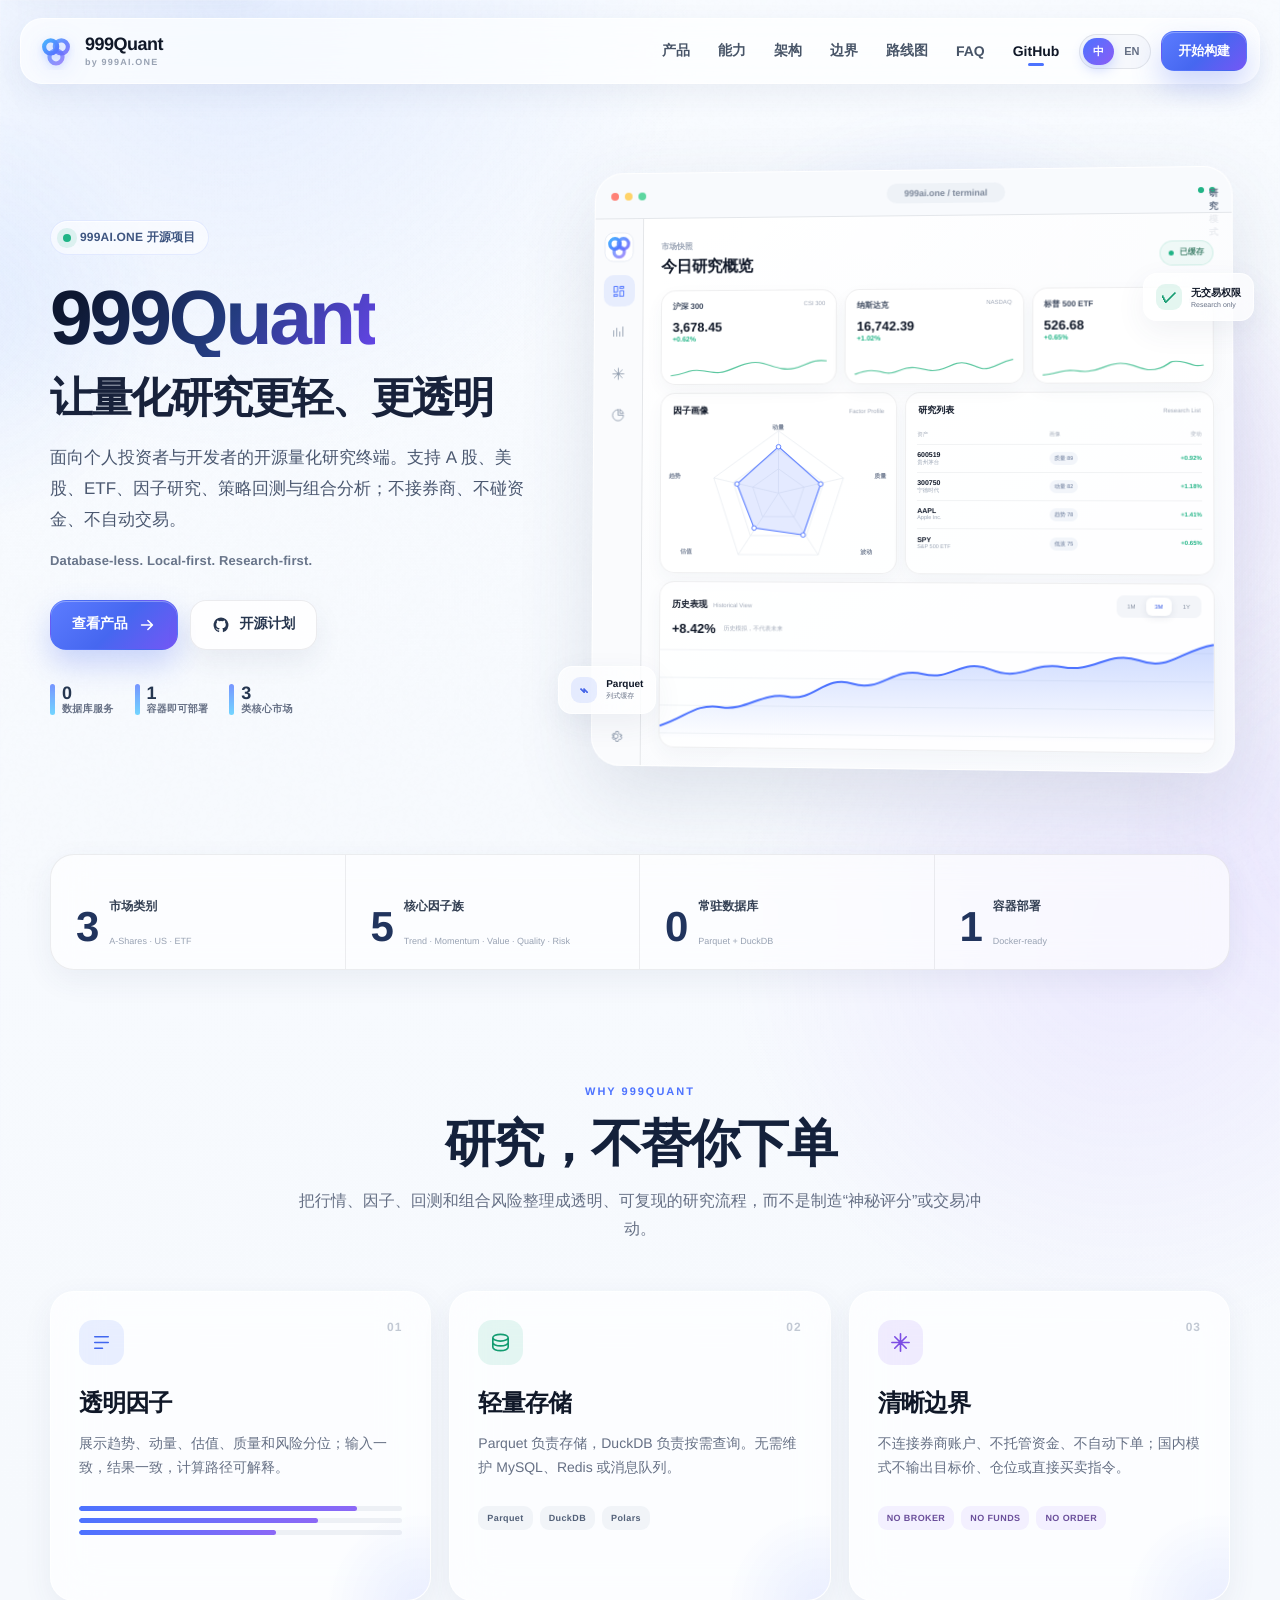
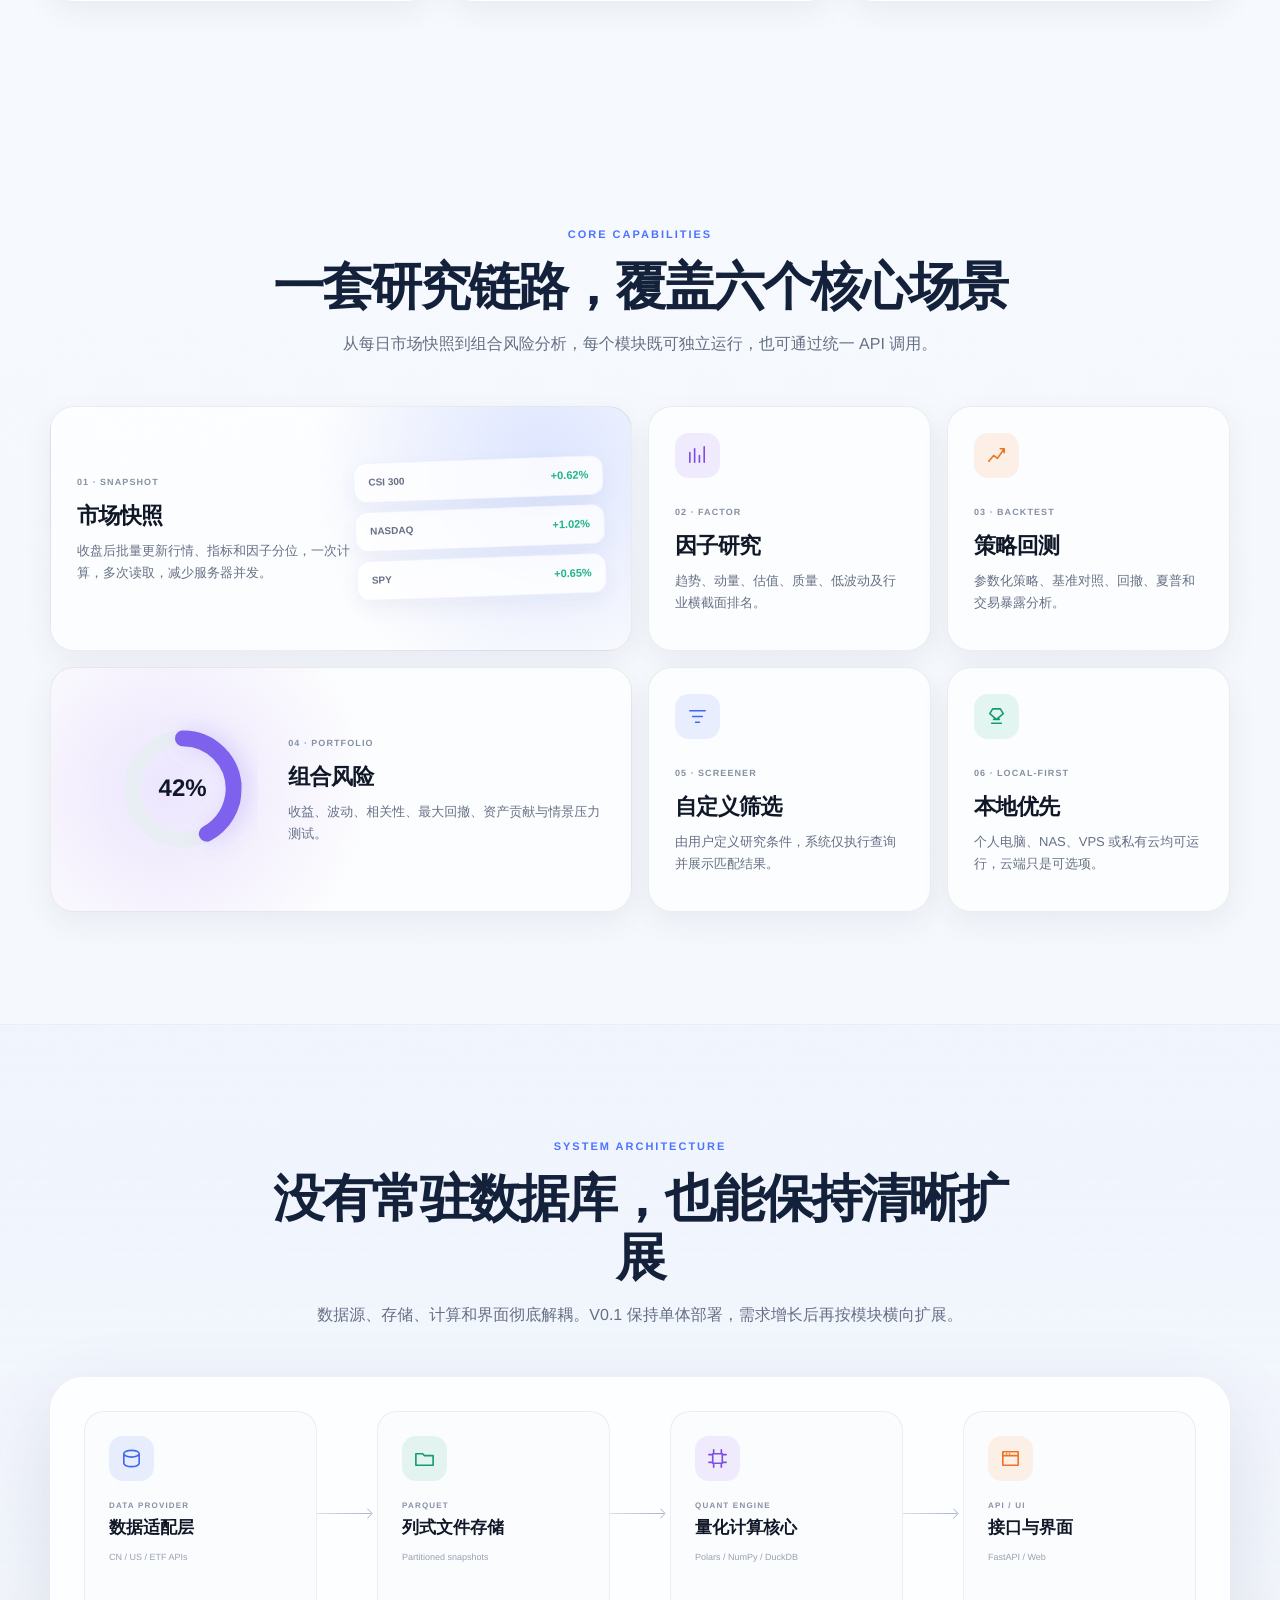
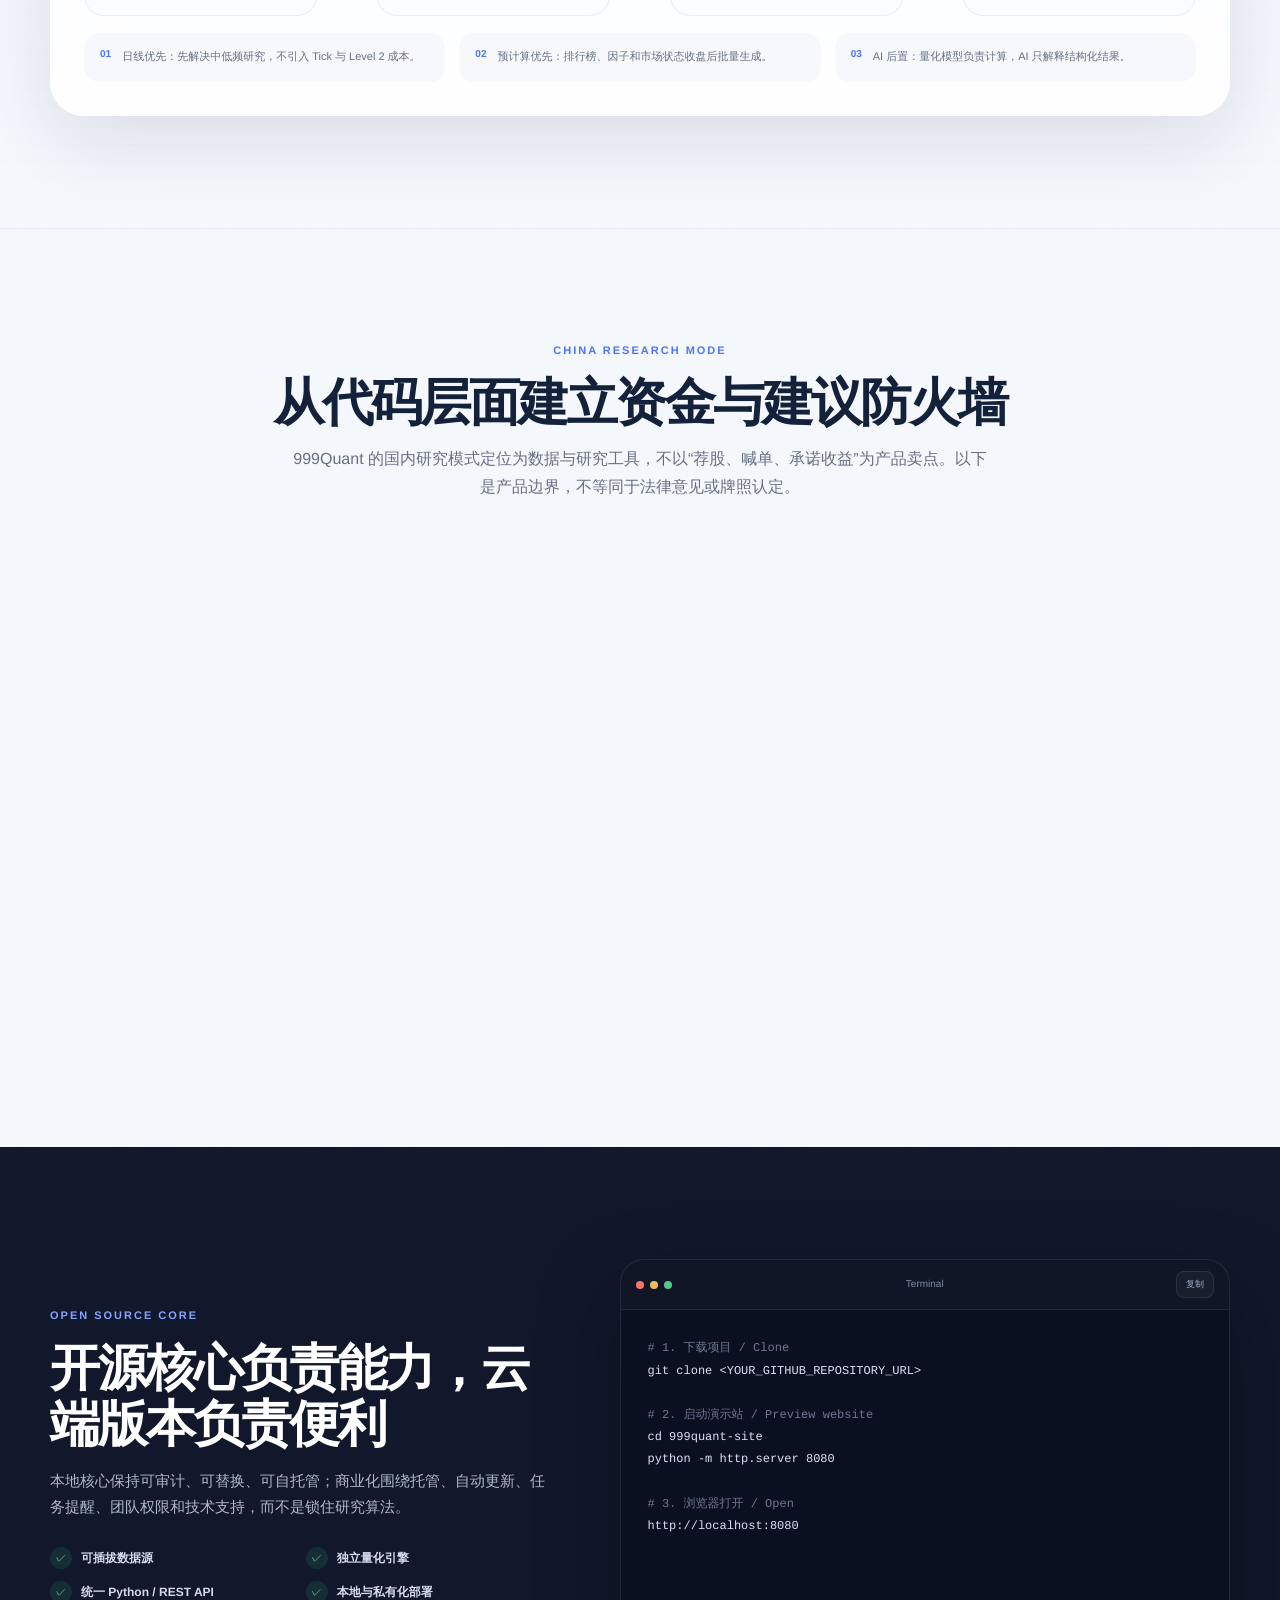
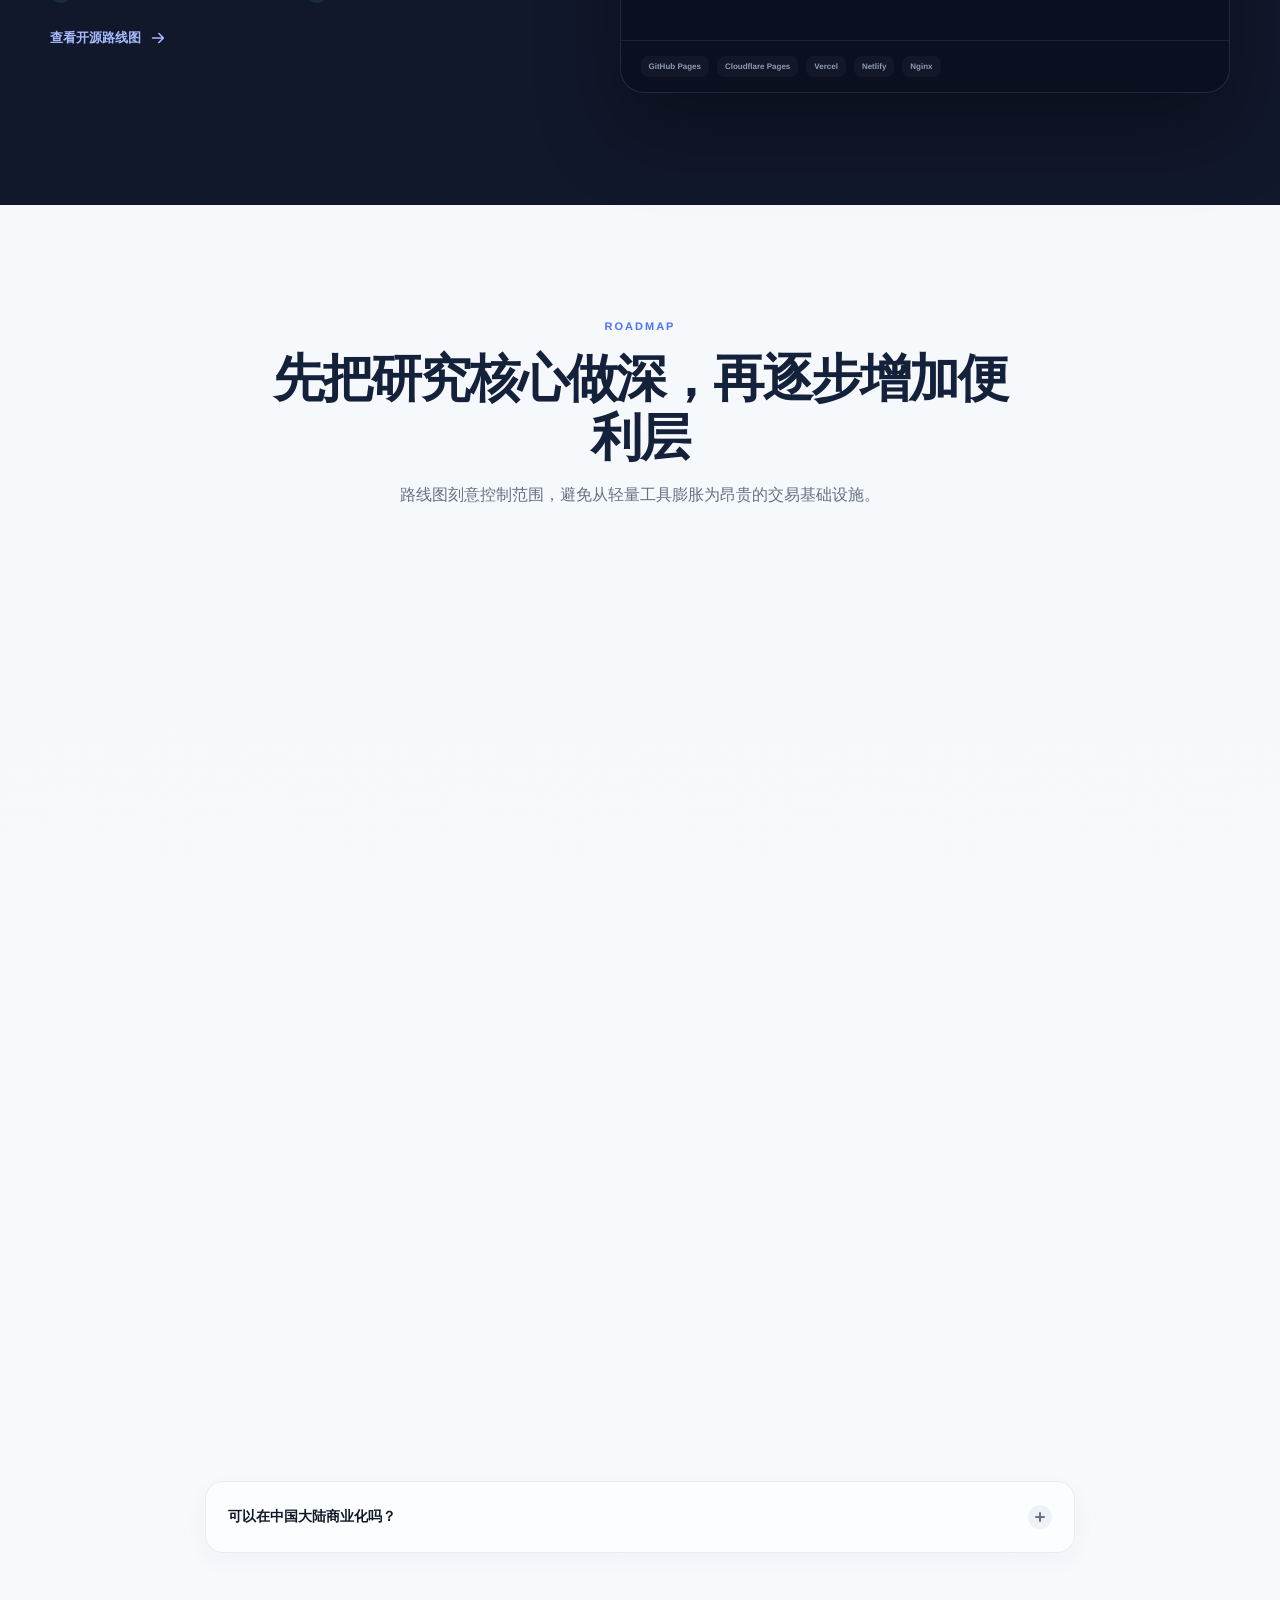
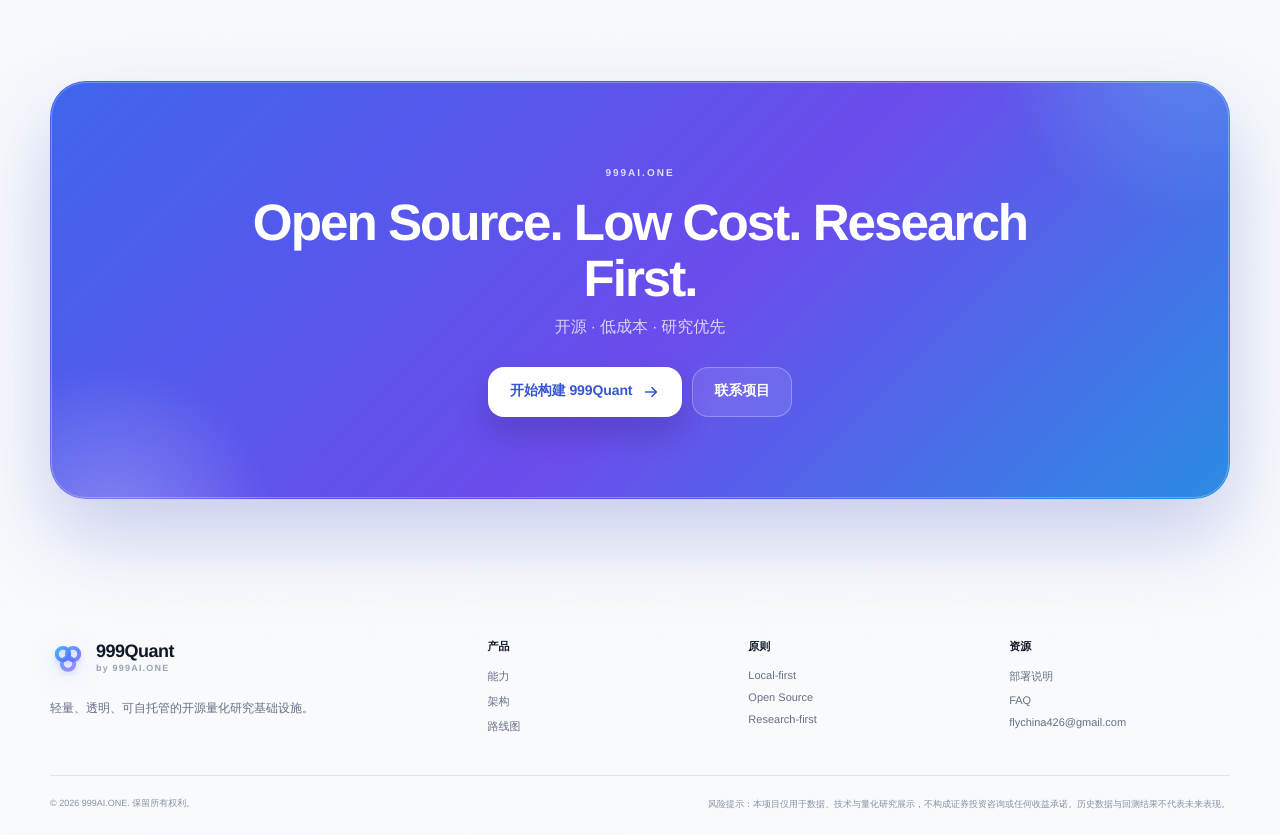
==== commit ac6d5e3b: "Update index.html" ====
--- a/index.html
+++ b/index.html
@@ -470,7 +470,7 @@
       <div class="footer-brand"><a class="brand" href="#top"><img src="assets/logo.svg" alt="" width="36" height="36" /><span class="brand-copy"><strong>999Quant</strong><small>by 999AI.ONE</small></span></a><p data-i18n="footer.description">轻量、透明、可自托管的开源量化研究基础设施。</p></div>
       <div class="footer-links"><h3 data-i18n="footer.product">产品</h3><a href="#capabilities" data-i18n="nav.capabilities">能力</a><a href="#architecture" data-i18n="nav.architecture">架构</a><a href="#roadmap" data-i18n="nav.roadmap">路线图</a></div>
       <div class="footer-links"><h3 data-i18n="footer.principles">原则</h3><a href="#product">Local-first</a><a href="#open-source">Open Source</a><a href="#boundaries">Research-first</a></div>
-      <div class="footer-links"><h3 data-i18n="footer.resources">资源</h3><a href="#deploy" data-i18n="footer.deploy">部署说明</a><a href="#faq">FAQ</a><a href="mailto:hello@999ai.one">hello@999ai.one</a></div>
+      <div class="footer-links"><h3 data-i18n="footer.resources">资源</h3><a href="#deploy" data-i18n="footer.deploy">部署说明</a><a href="#faq">FAQ</a><a href="mailto:flychina426@gmail.com">flychina426@gmail.com</a></div>
     </div>
     <div class="section-shell footer-bottom">
       <p>© <span id="currentYear"></span> 999AI.ONE. <span data-i18n="footer.rights">保留所有权利。</span></p>
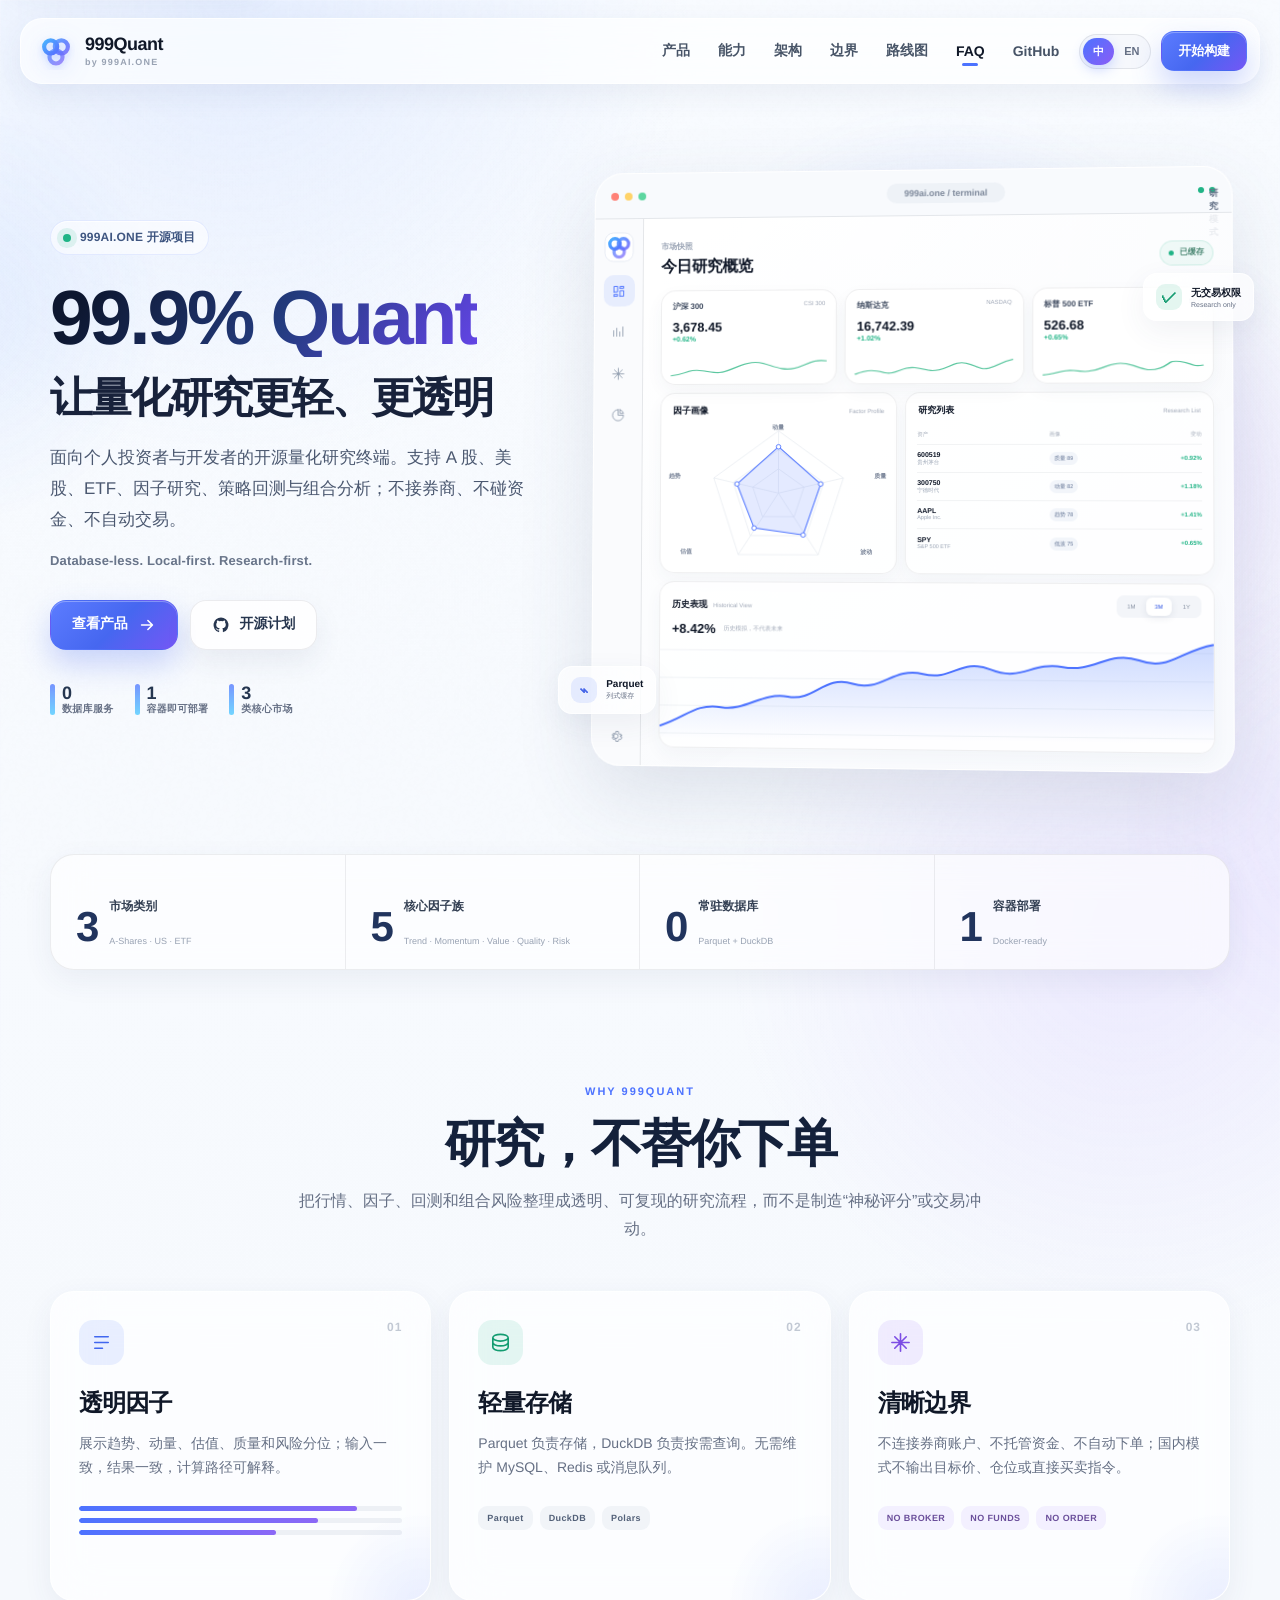
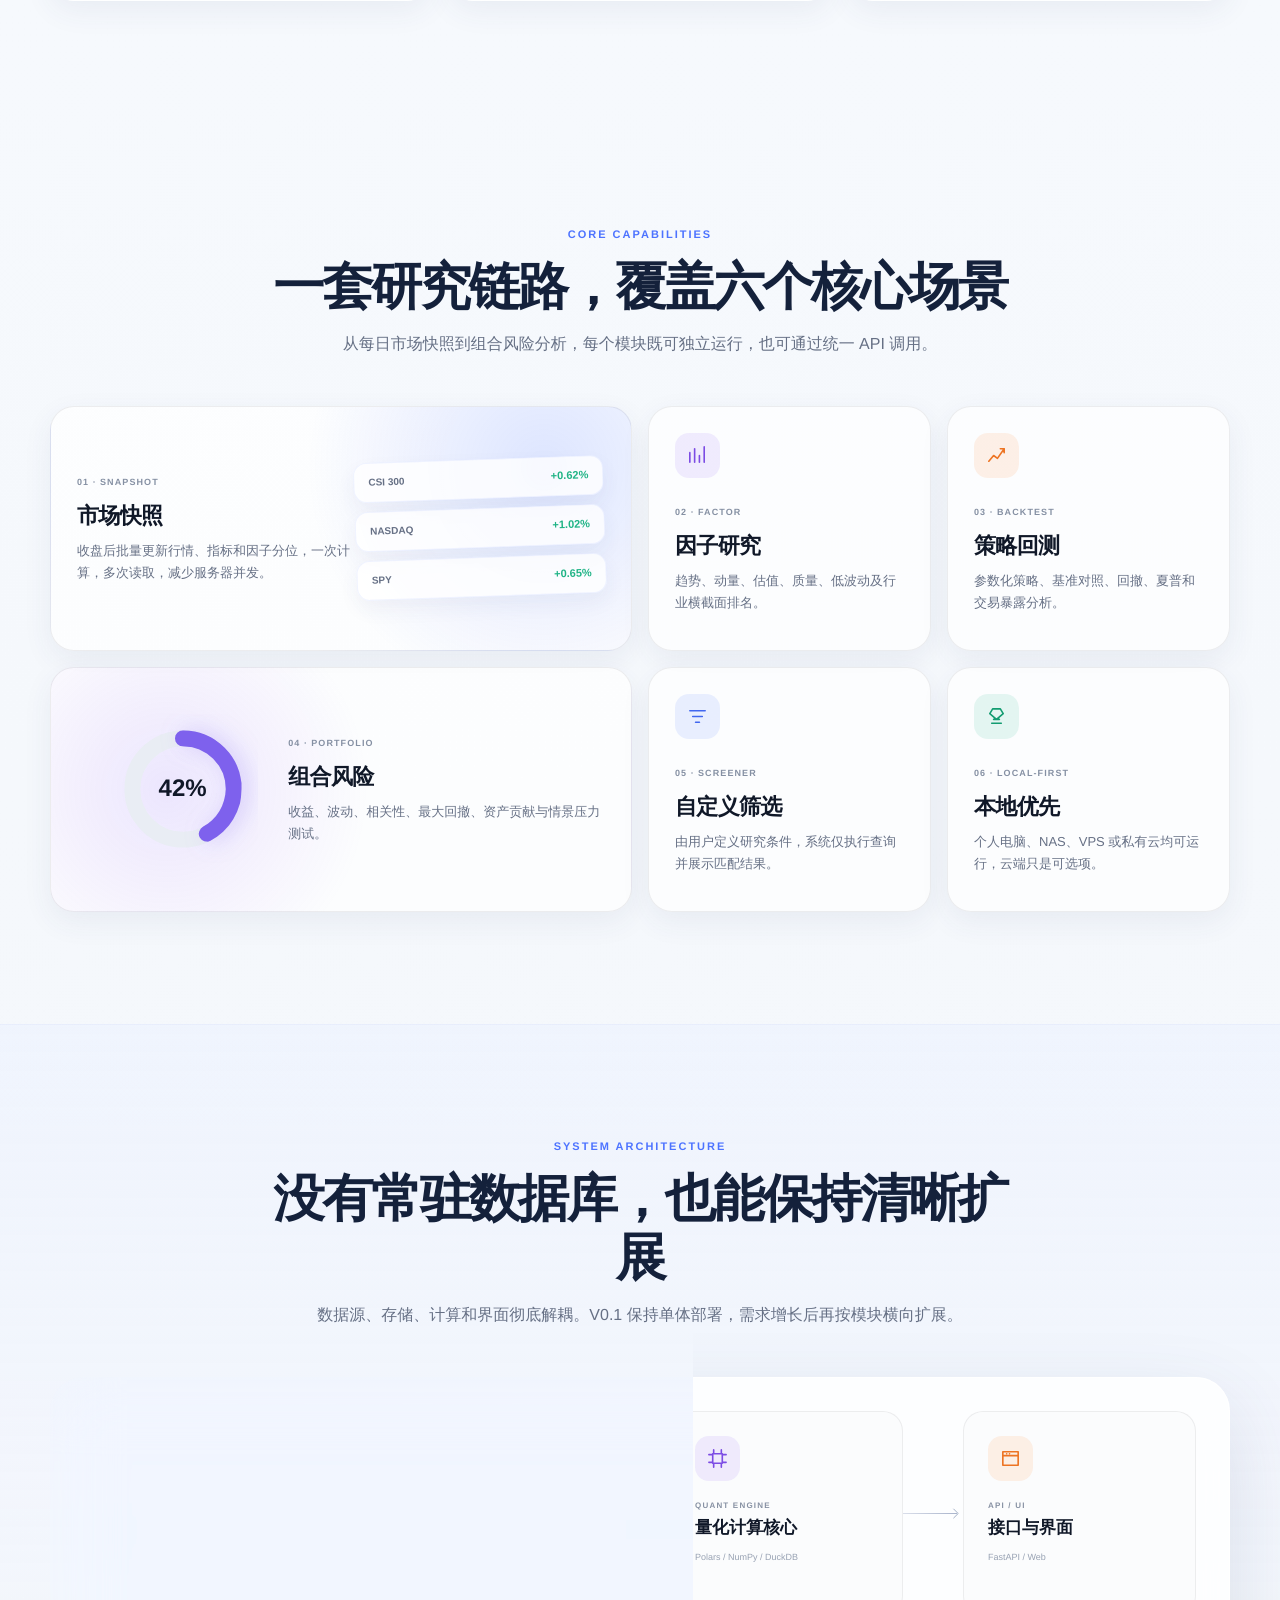
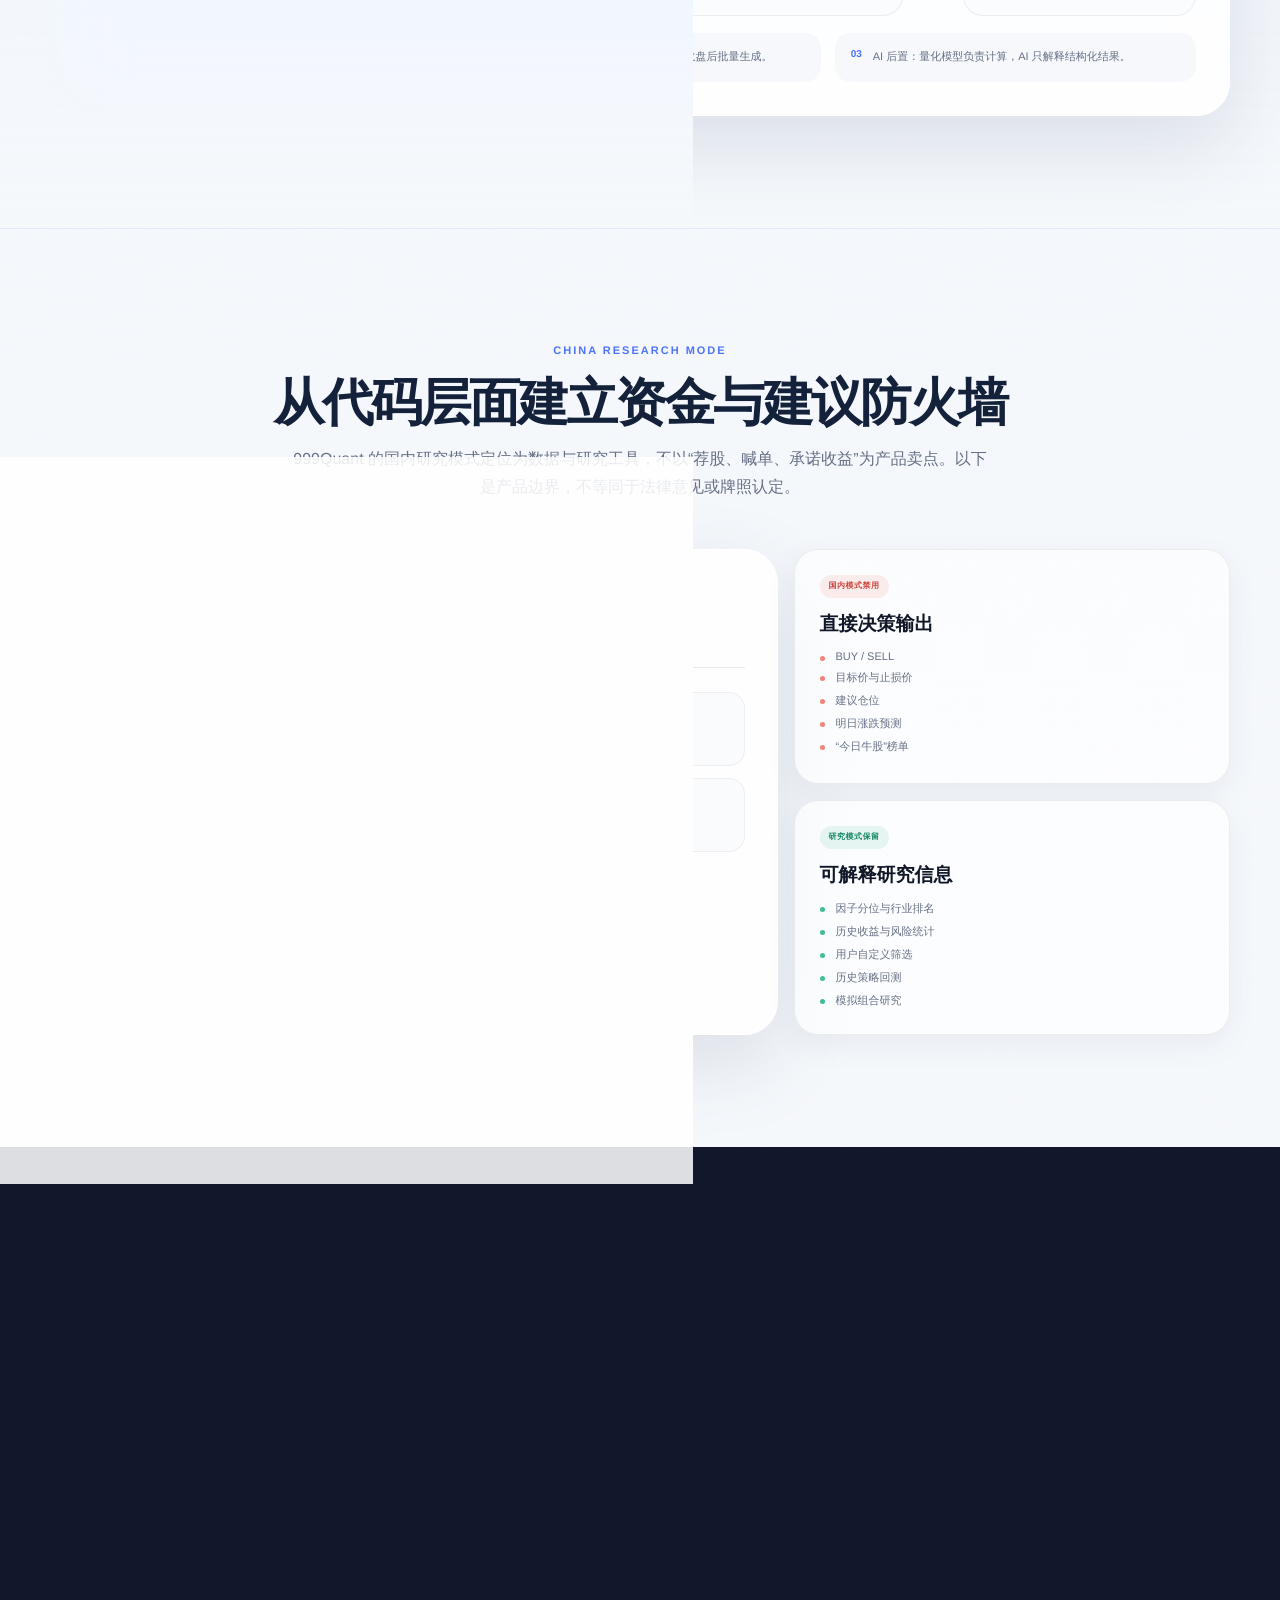
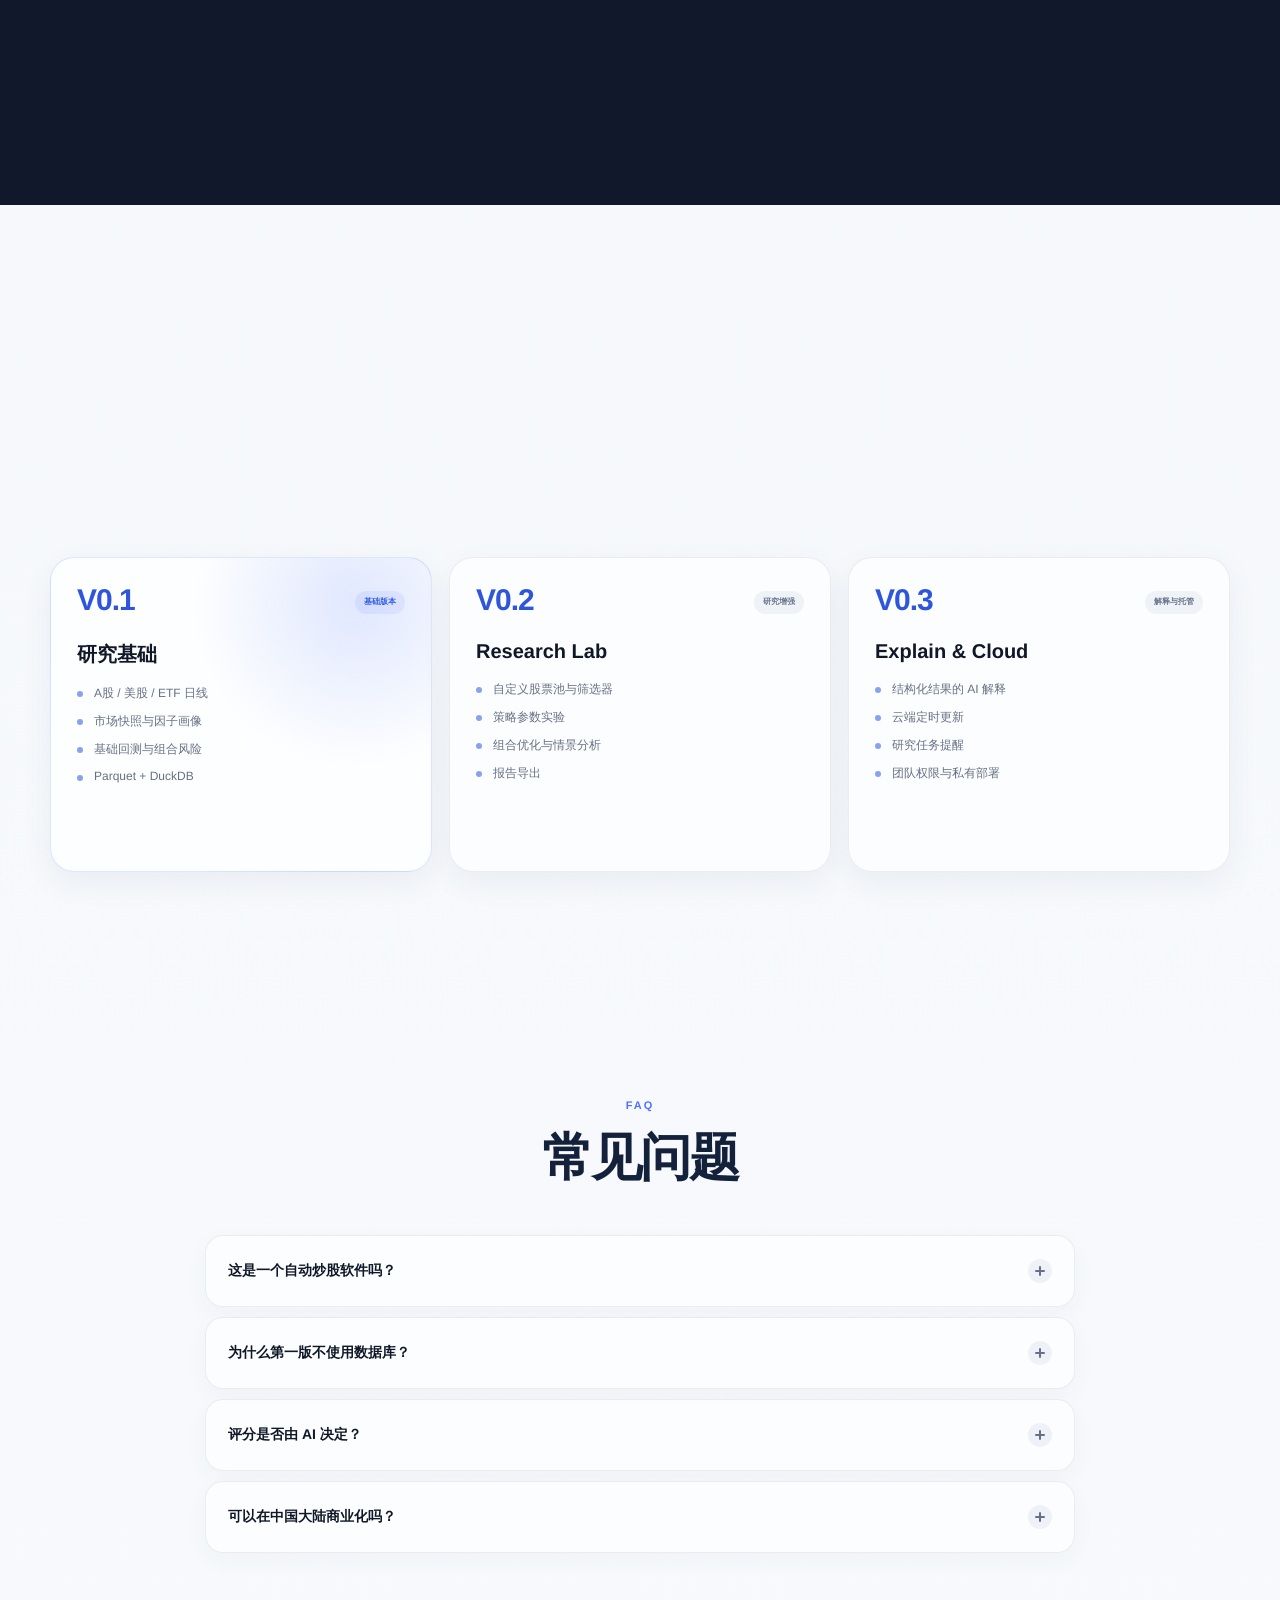
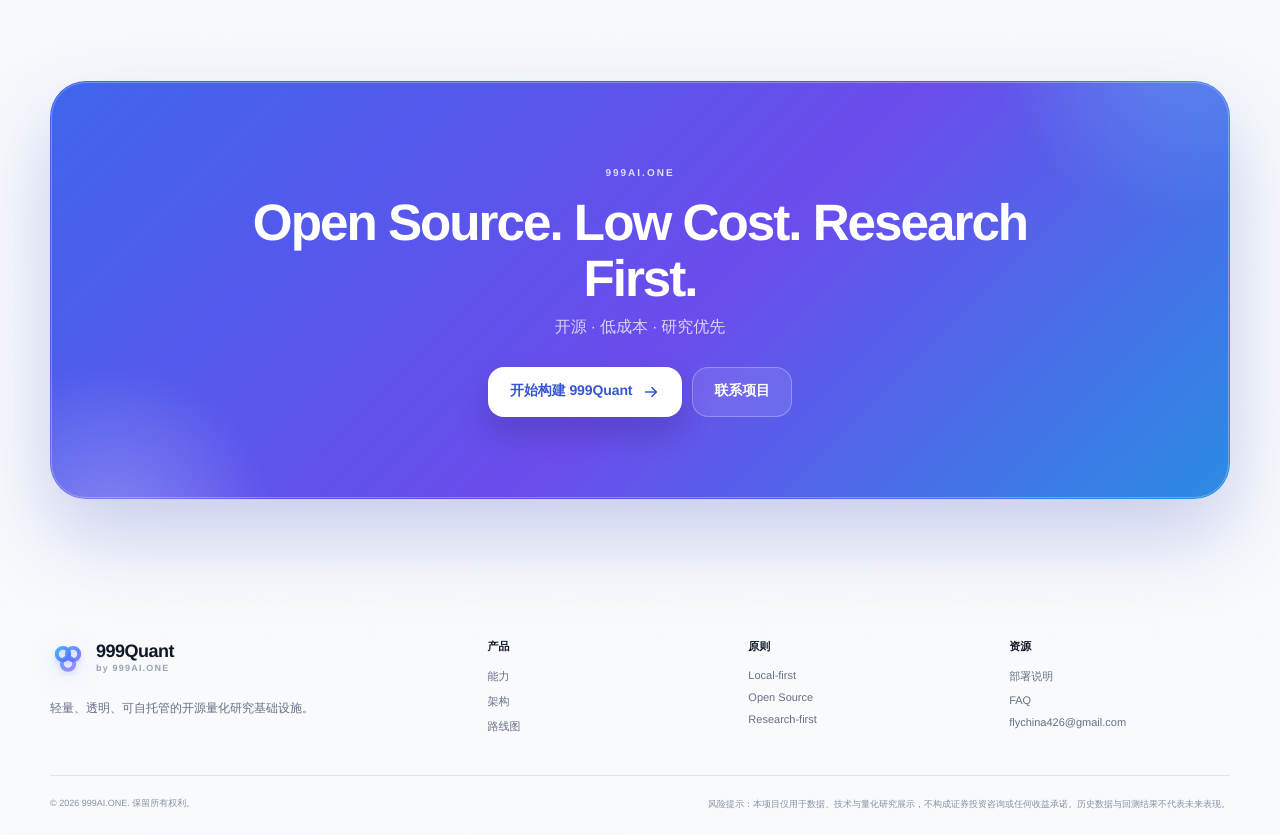
==== commit b18d8339: "Update index.html" ====
--- a/index.html
+++ b/index.html
@@ -67,7 +67,7 @@
       <div class="hero-copy reveal">
         <div class="eyebrow"><span class="pulse-dot"></span><span data-i18n="hero.eyebrow">999AI.ONE 开源项目</span></div>
         <h1 id="hero-title">
-          <span class="hero-name">999Quant</span>
+          <span class="hero-name">99.9% Quant</span>
           <span class="hero-title-line" data-i18n="hero.title">让量化研究更轻、更透明</span>
         </h1>
         <p class="hero-subtitle" data-i18n="hero.subtitle">
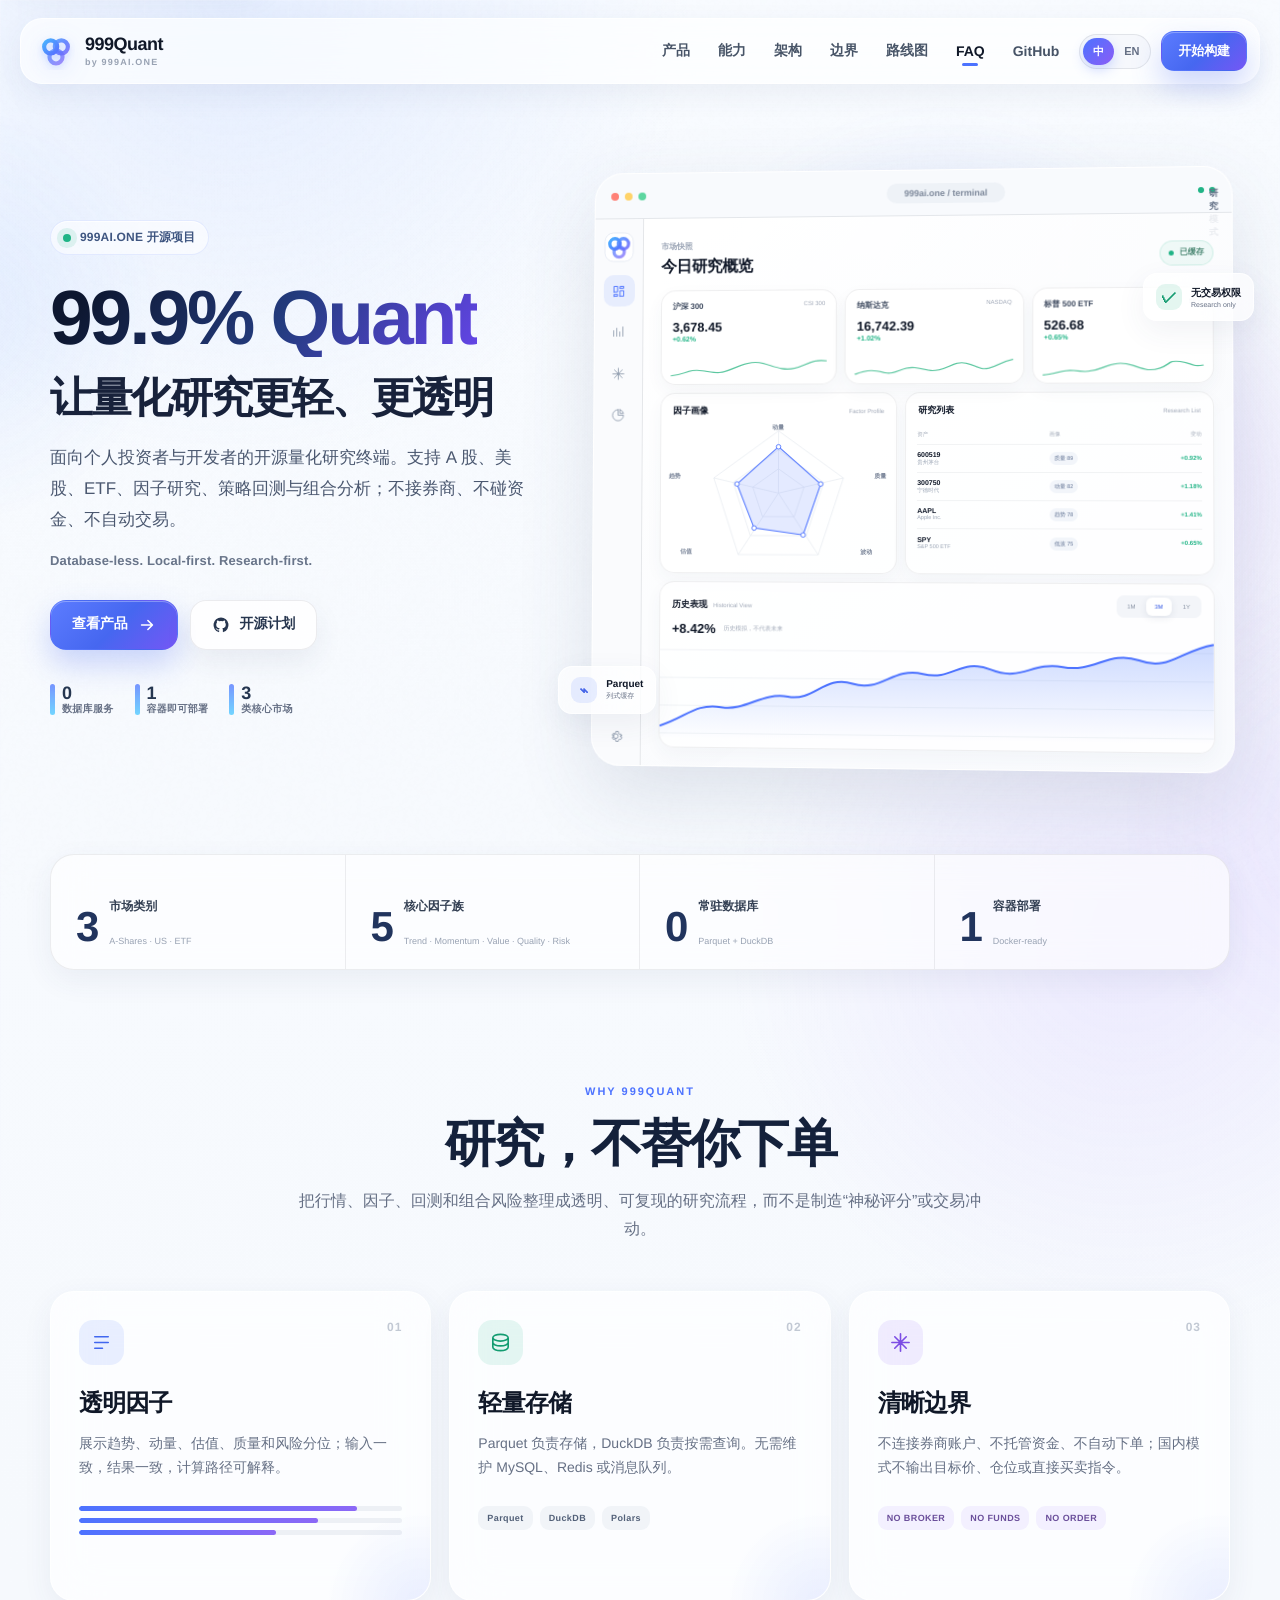
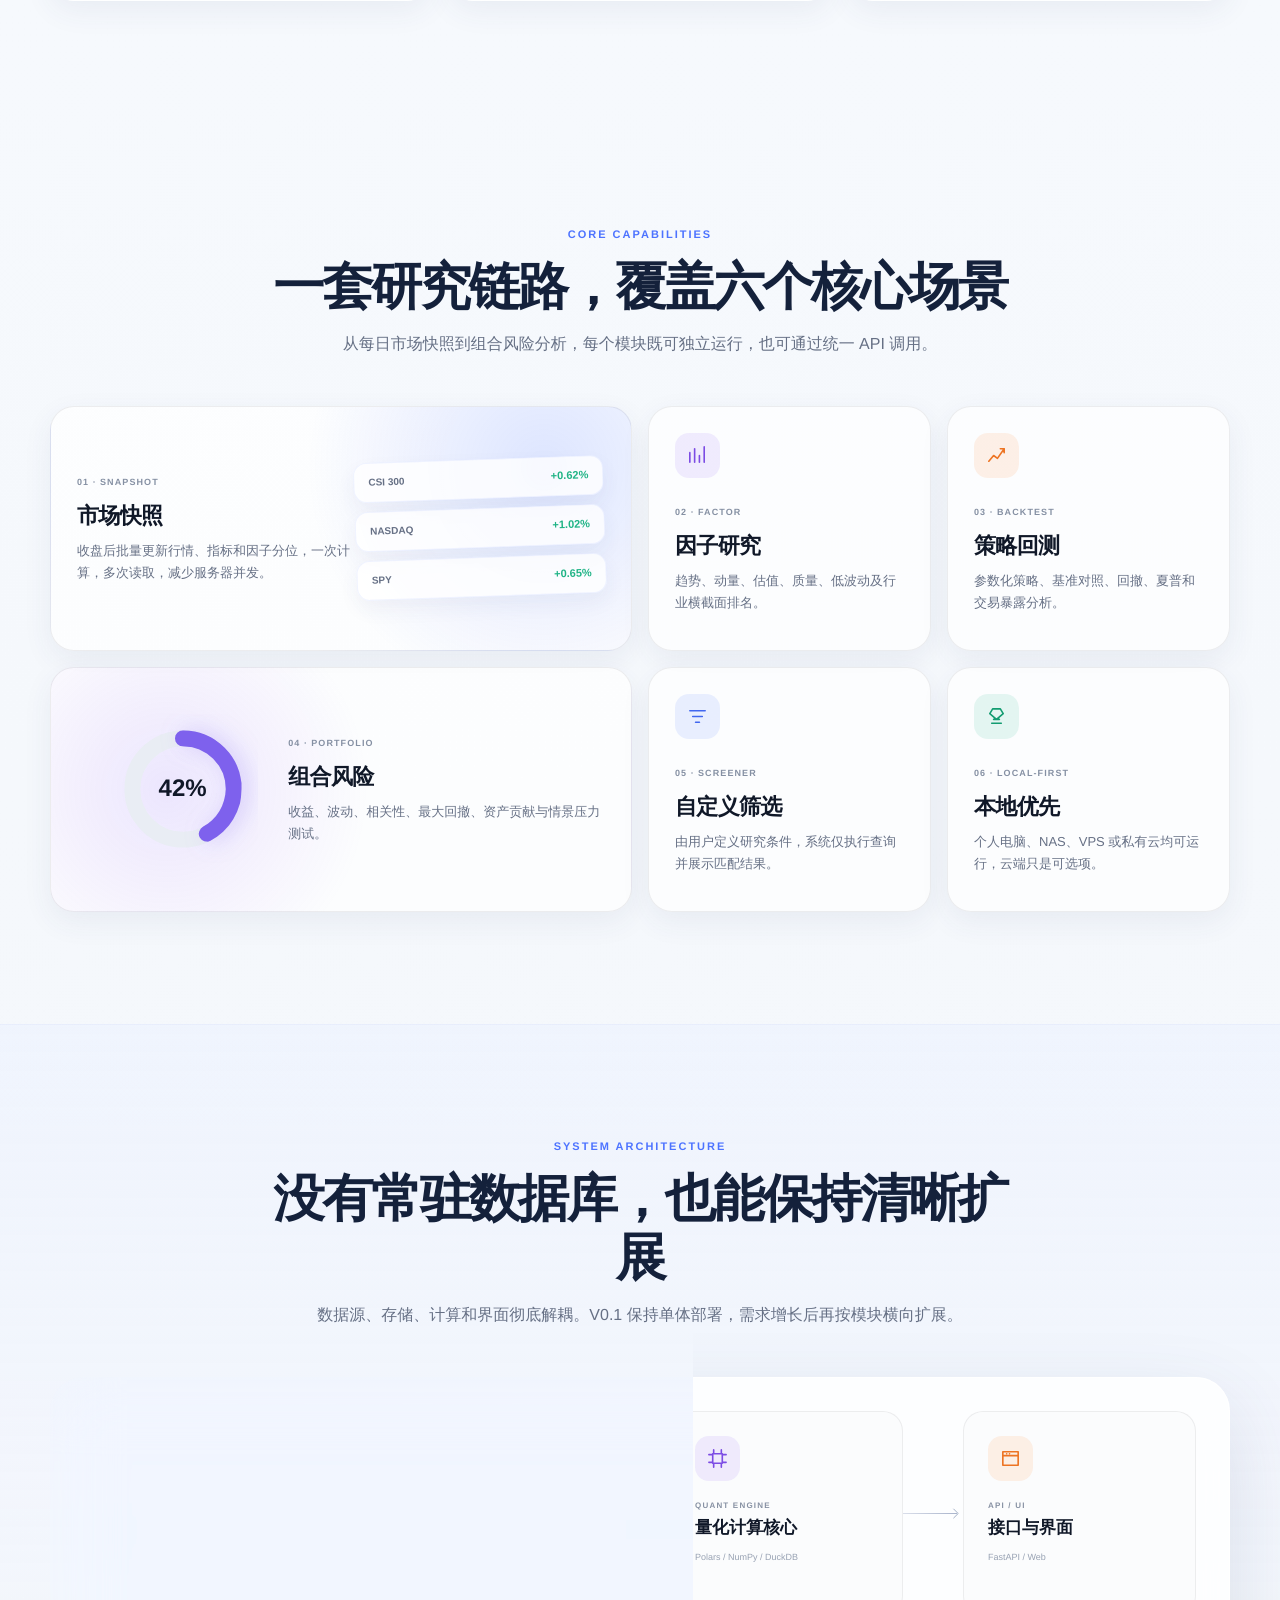
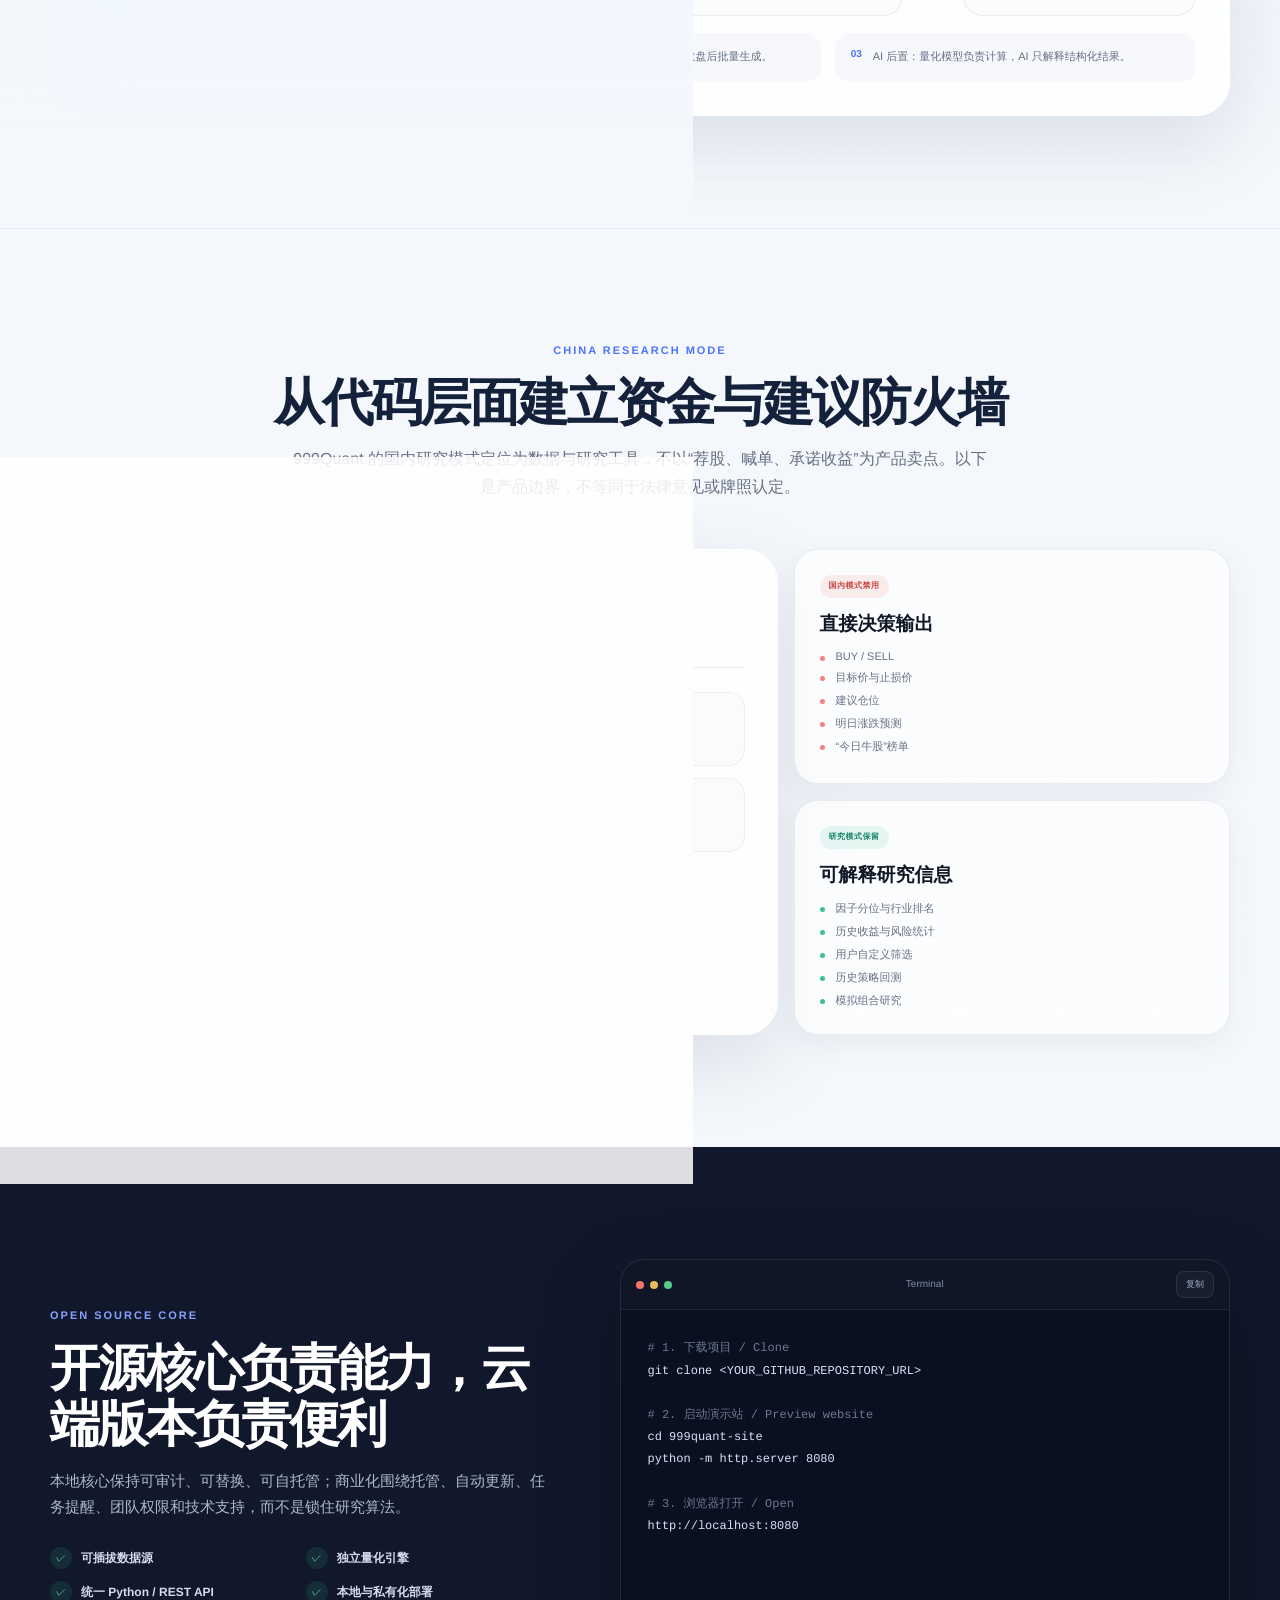
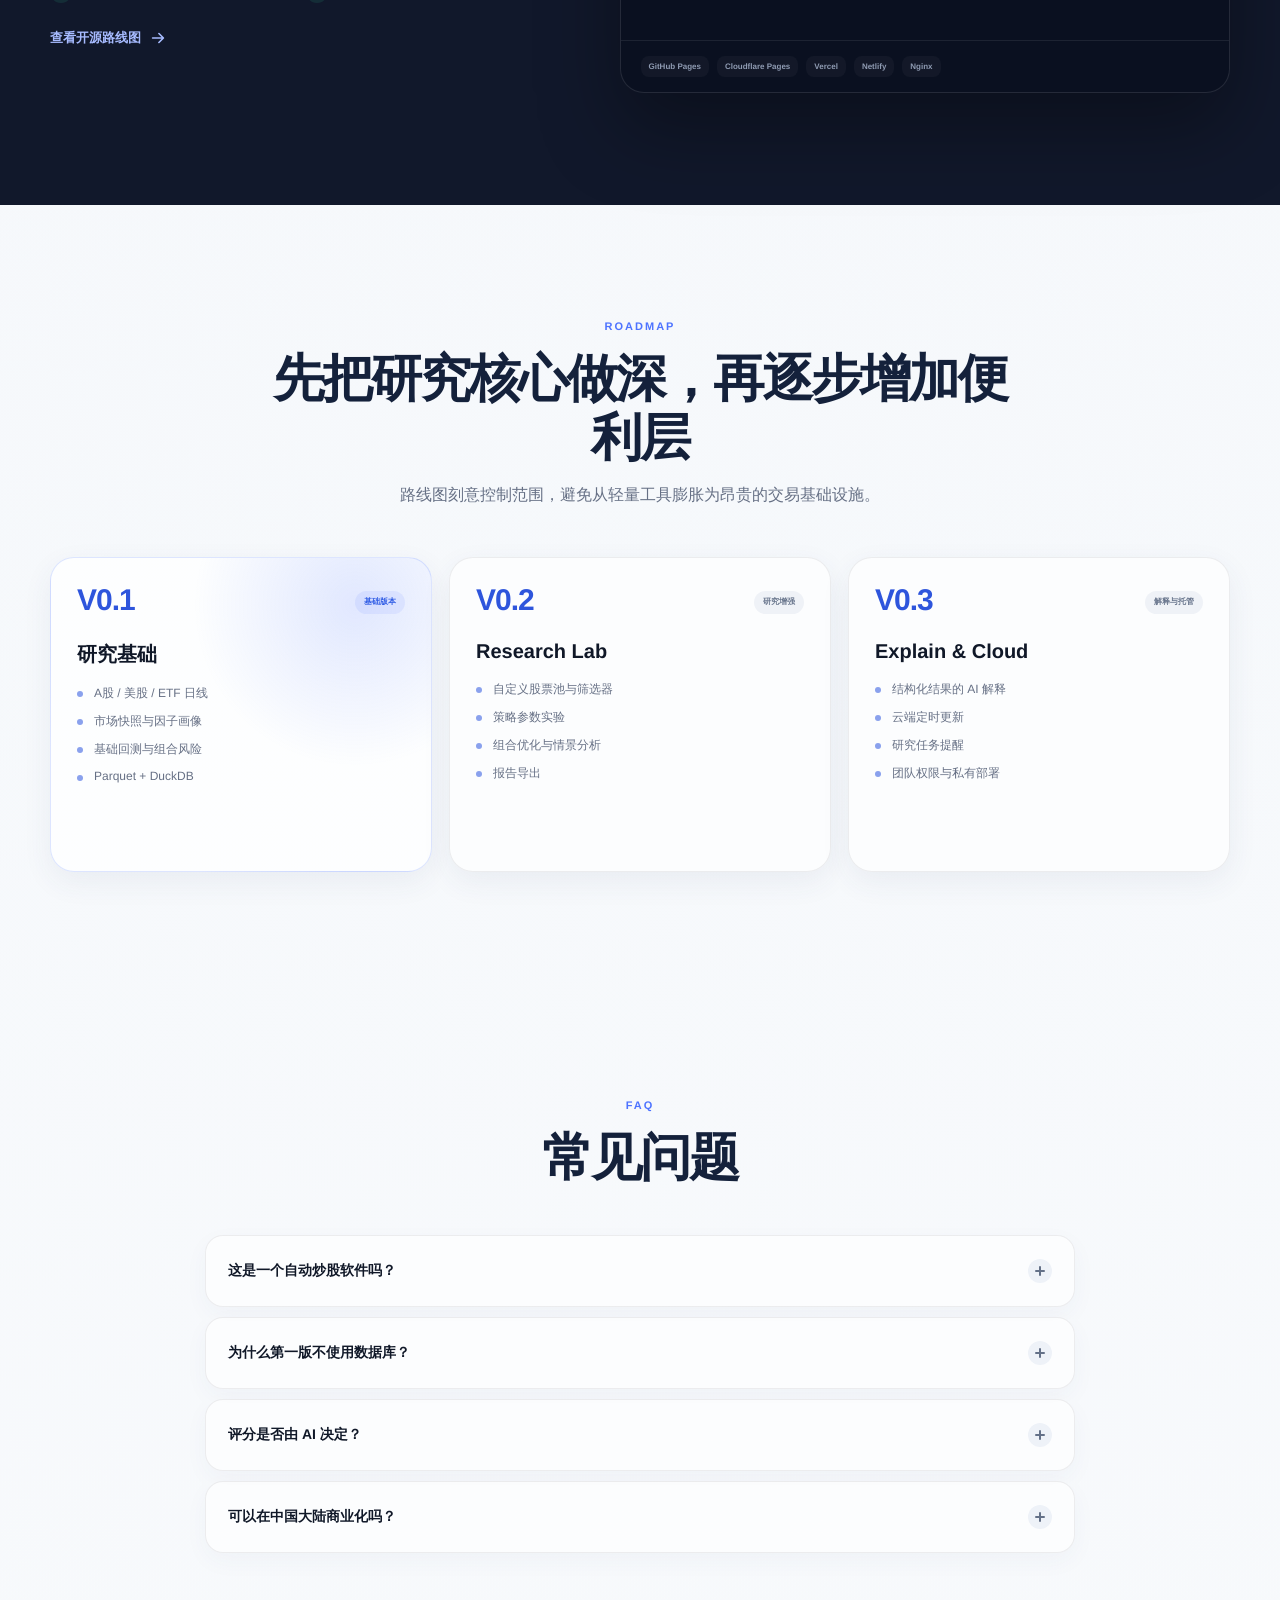
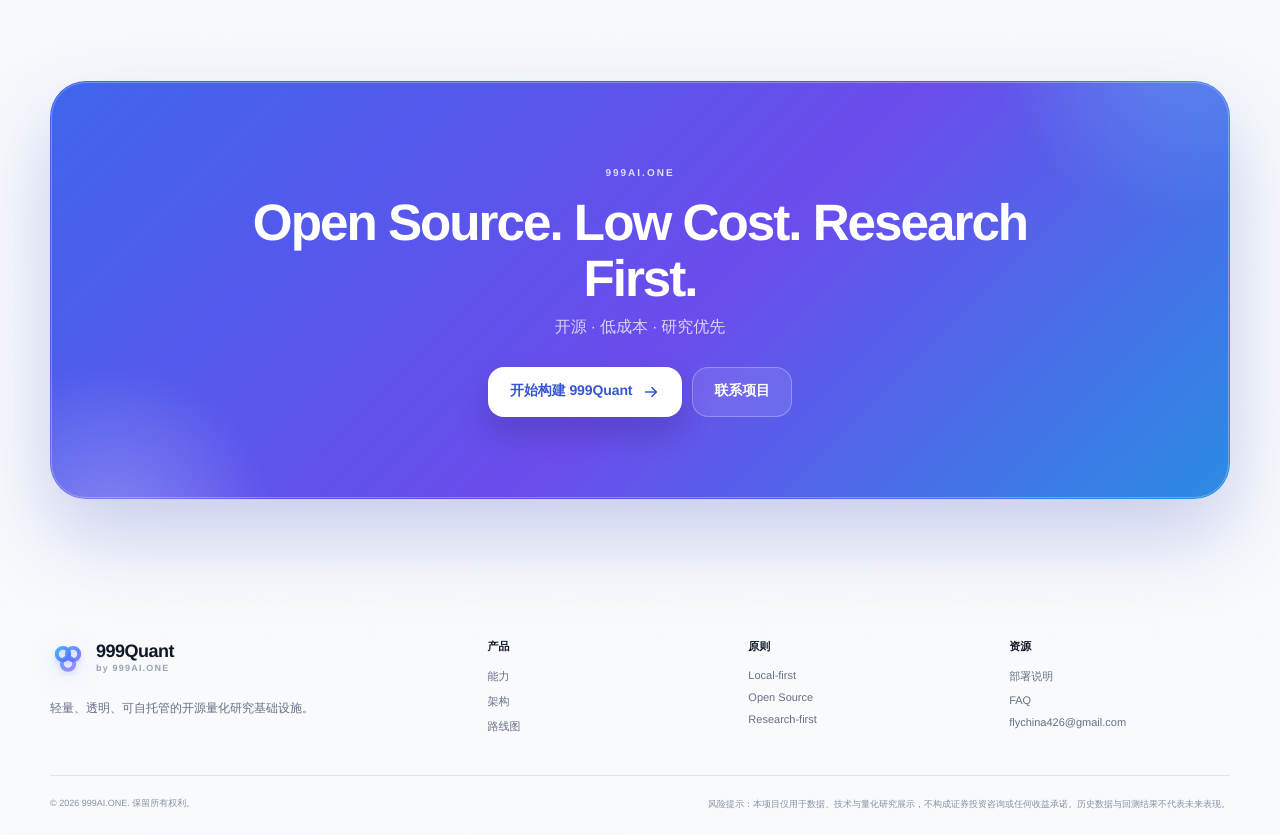
==== commit 68ee7f0f: "Update index.html" ====
--- a/index.html
+++ b/index.html
@@ -76,7 +76,7 @@
         <p class="hero-english">Database-less. Local-first. Research-first.</p>
 
         <div class="hero-actions">
-          <a class="button button-primary" href="#product">
+          <a class="button button-primary" href="https://app.999ai.one/">
             <span data-i18n="hero.demo">查看产品</span>
             <svg viewBox="0 0 20 20" aria-hidden="true"><path d="M4 10h11M11 5l5 5-5 5" /></svg>
           </a>
